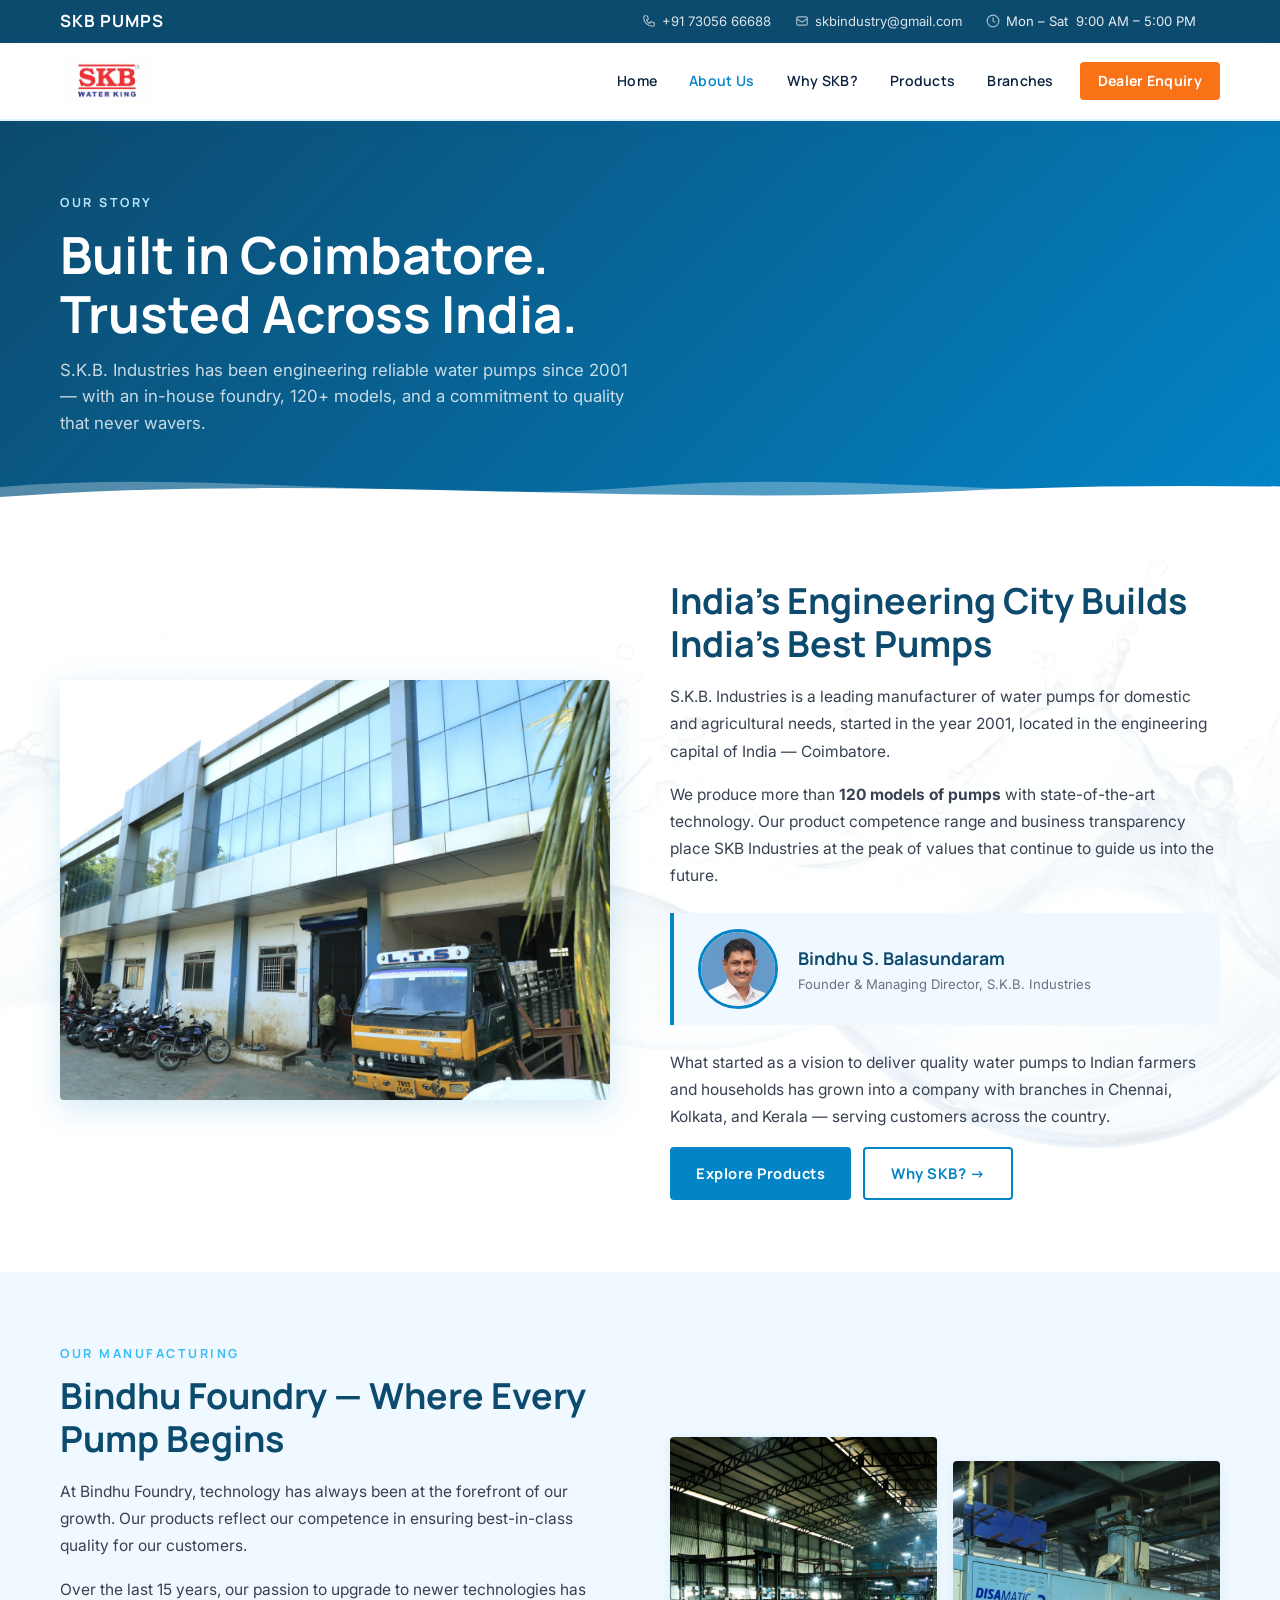
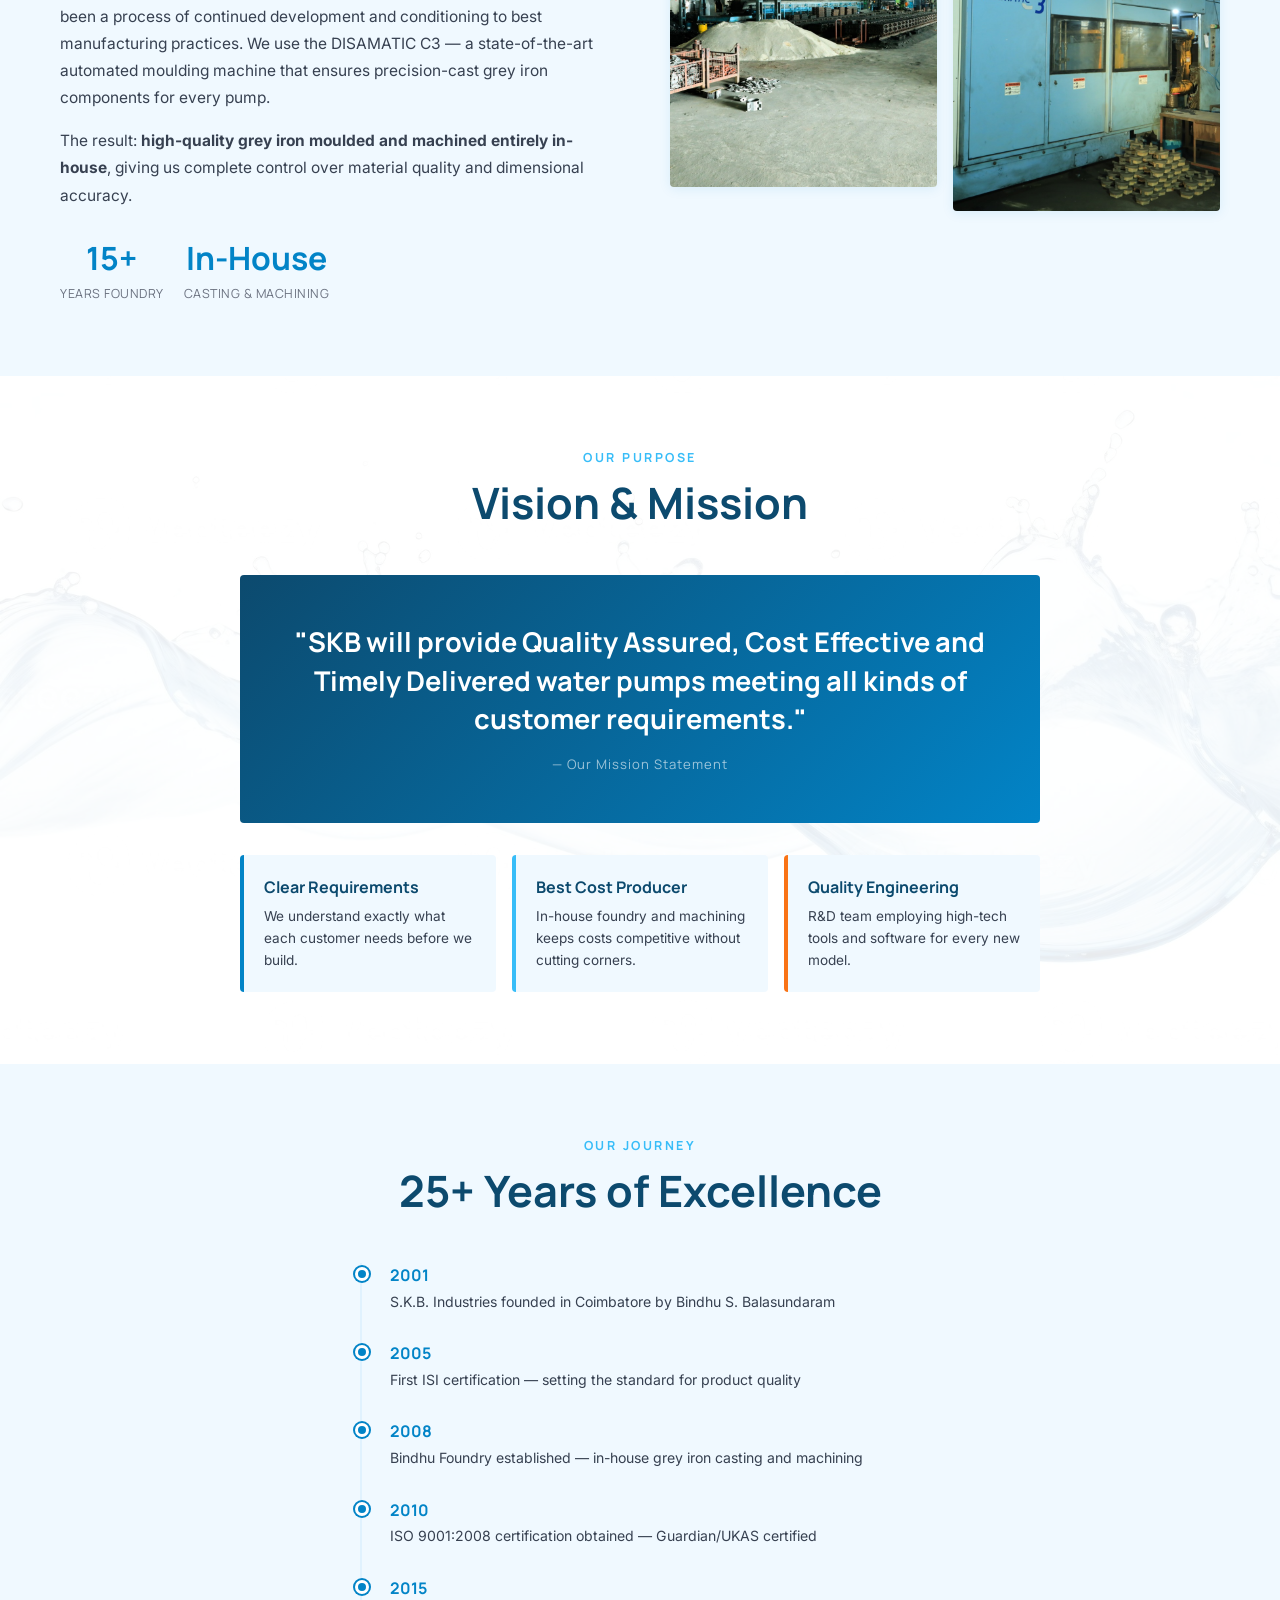
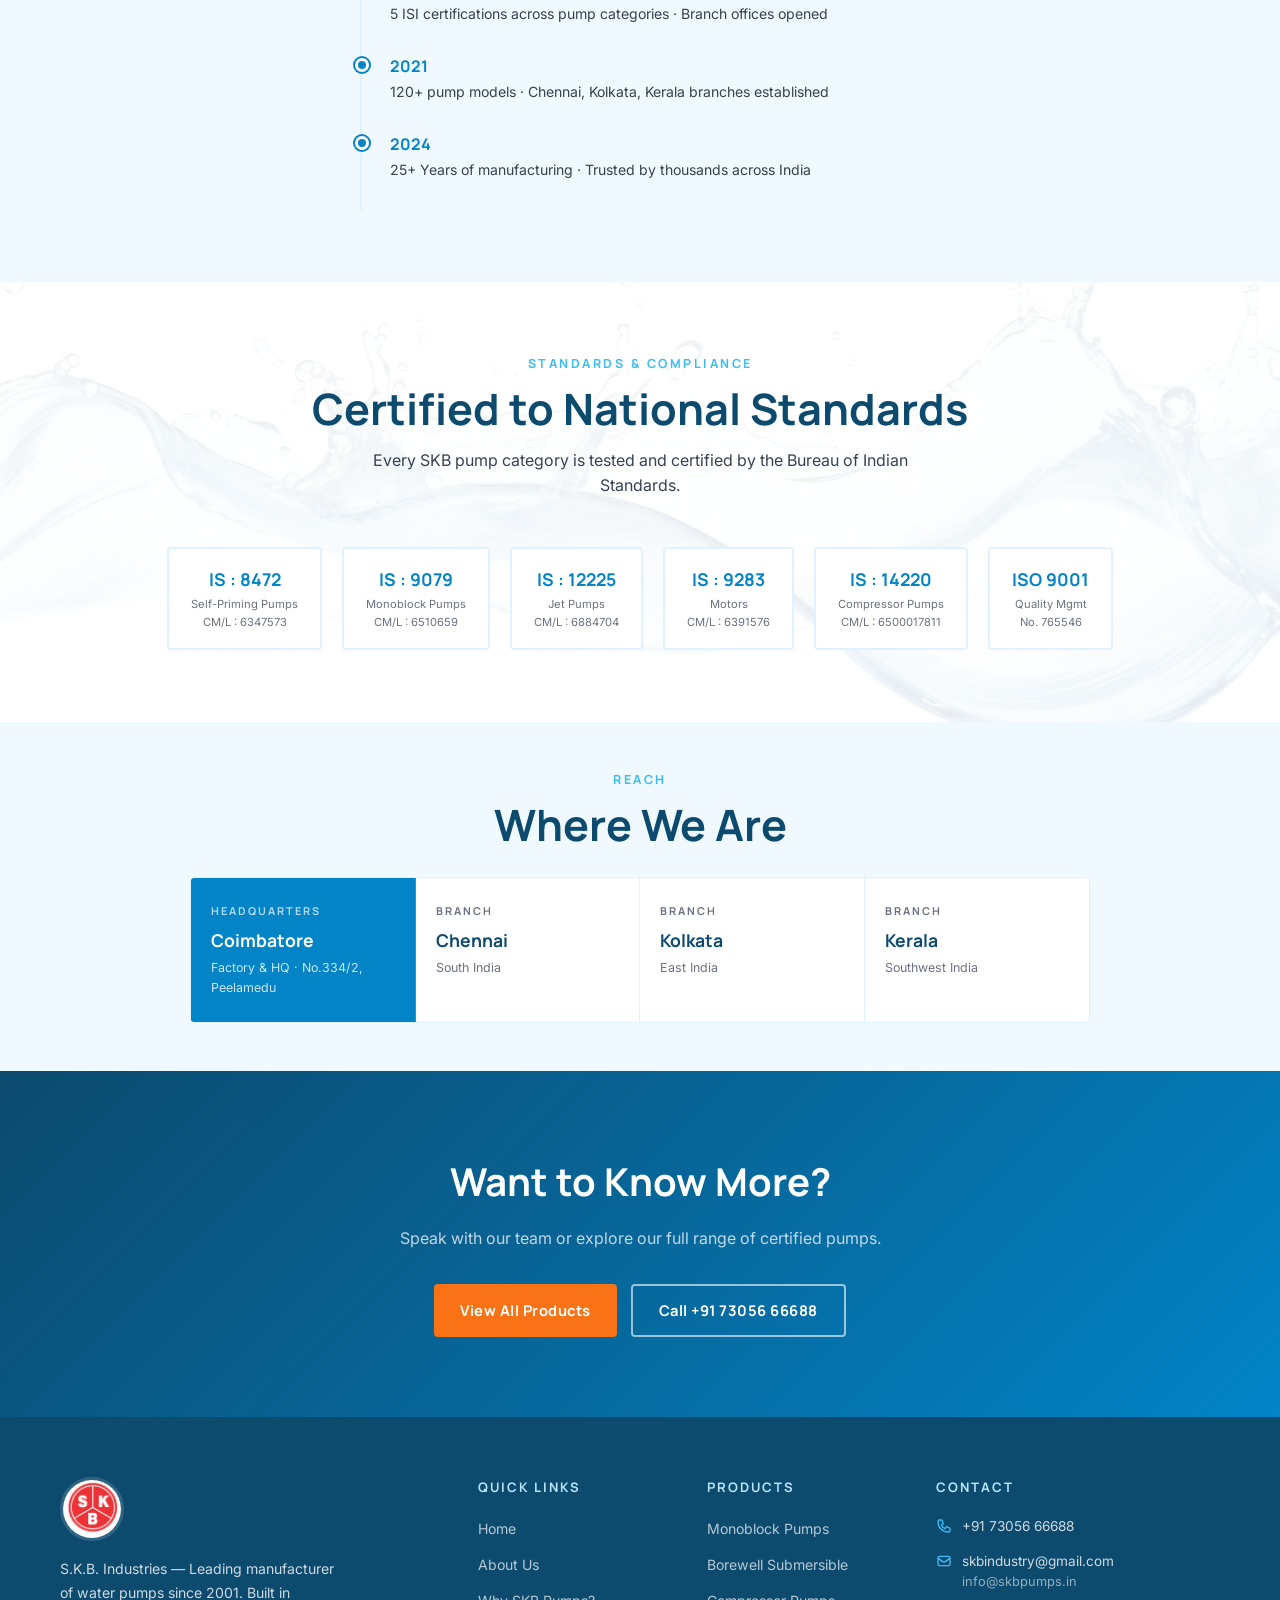
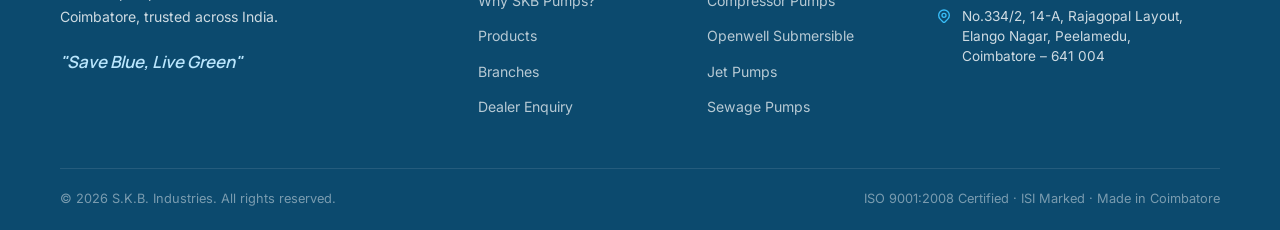
==== about.html @ 6b738240 "Refine translate CSS using first-of-type selector and add v=4 cache buster to style.css references a" ====
<!DOCTYPE html>
<html lang="en">
<head>
  <meta charset="UTF-8" />
  <meta name="viewport" content="width=device-width, initial-scale=1.0" />
  <title>About Us — SKB Pumps | S.K.B. Industries, Coimbatore</title>
  <meta name="description" content="S.K.B. Industries — 25+ Years manufacturing water pumps in Coimbatore. Founded by Bindhu S. Balasundaram. ISO 9001:2008 certified with in-house Bindhu Foundry." />
  <link rel="stylesheet" href="assets/css/style.css?v=4" />
</head>
<body>

  <div class="top-bar">
    <div class="container">
      <span class="brand-name">SKB PUMPS</span>
      <span class="info-item always">
        <svg width="14" height="14" fill="none" viewBox="0 0 24 24" stroke="currentColor" stroke-width="2"><path d="M3 5a2 2 0 012-2h3.28a1 1 0 01.948.684l1.498 4.493a1 1 0 01-.502 1.21l-2.257 1.13a11.042 11.042 0 005.516 5.516l1.13-2.257a1 1 0 011.21-.502l4.493 1.498a1 1 0 01.684.949V19a2 2 0 01-2 2h-1C9.716 21 3 14.284 3 6V5z"/></svg>
        <a href="tel:+917305666688">+91 73056 66688</a>
      </span>
      <span class="info-item">
        <svg width="14" height="14" fill="none" viewBox="0 0 24 24" stroke="currentColor" stroke-width="2"><path d="M3 8l7.89 5.26a2 2 0 002.22 0L21 8M5 19h14a2 2 0 002-2V7a2 2 0 00-2-2H5a2 2 0 00-2 2v10a2 2 0 002 2z"/></svg>
        <a href="mailto:skbindustry@gmail.com">skbindustry@gmail.com</a>
      </span>
      <span class="info-item">
        <svg width="14" height="14" fill="none" viewBox="0 0 24 24" stroke="currentColor" stroke-width="2"><circle cx="12" cy="12" r="10"/><path d="M12 6v6l4 2"/></svg>
        Mon – Sat &nbsp;9:00 AM – 5:00 PM
      </span>
    
      <span class="info-item always lang-selector-wrap">
        <div id="google_translate_element"></div>
      </span>
    </div>
  </div>

  <header class="site-header">
    <div class="container">
      <div class="nav-wrap">
        <a href="index.html" class="logo">
          <img src="assets/images/logo-main.jpg" alt="SKB Water King" class="logo-img" />
        </a>
        <nav class="main-nav">
          <a href="index.html">Home</a>
          <a href="about.html" class="active">About Us</a>
          <a href="why-skb.html">Why SKB?</a>
          <a href="products.html">Products</a>
          <a href="branches.html">Branches</a>
          <a href="dealer.html" class="nav-cta">Dealer Enquiry</a>
        </nav>
        <div class="hamburger" id="menuBtn"><span></span><span></span><span></span></div>
      </div>
    </div>
  </header>

  <div class="mobile-nav" id="mobileNav">
    <div class="mobile-nav-header">
      <a href="index.html" class="logo"><img src="assets/images/logo-main.jpg" alt="SKB Water King" class="logo-img" /></a>
      <span class="mobile-nav-close" id="menuClose">✕</span>
    </div>
    <ul>
      <li><a href="index.html">Home</a></li>
      <li><a href="about.html">About Us</a></li>
      <li><a href="why-skb.html">Why SKB Pumps?</a></li>
      <li><a href="products.html">Products</a></li>
      <li><a href="branches.html">Branches</a></li>
      <li><a href="dealer.html">Dealer Enquiry</a></li>
    </ul>
    <a href="dealer.html" class="btn btn-cta">Become a Dealer</a>
    <div class="mobile-top-info">
      <span>Mob <a href="tel:+917305666688">+91 73056 66688</a></span>
      <span>Email <a href="mailto:skbindustry@gmail.com">skbindustry@gmail.com</a></span>
      <span>Mon–Sat · 9AM–5PM</span>
    </div>
  </div>

  <!-- PAGE HERO -->
  <section class="page-hero">
    <div class="container">
      <div class="eyebrow">Our Story</div>
      <h1>Built in Coimbatore.<br />Trusted Across India.</h1>
      <p>S.K.B. Industries has been engineering reliable water pumps since 2001 — with an in-house foundry, 120+ models, and a commitment to quality that never wavers.</p>
    </div>
    <div class="page-hero-waves" aria-hidden="true">
      <svg class="phw-back" viewBox="0 0 2880 50" preserveAspectRatio="none" xmlns="http://www.w3.org/2000/svg">
        <path fill="#ffffff" d="M0,28 C240,10 480,46 720,28 C960,10 1200,46 1440,28 C1680,10 1920,46 2160,28 C2400,10 2640,46 2880,28 L2880,50 L0,50 Z"/>
      </svg>
      <svg class="phw-front" viewBox="0 0 2880 50" preserveAspectRatio="none" xmlns="http://www.w3.org/2000/svg">
        <path fill="#ffffff" d="M0,38 C360,14 720,48 1080,32 C1440,16 1800,44 2160,30 C2520,16 2750,40 2880,38 L2880,50 L0,50 Z"/>
      </svg>
    </div>
  </section>

  <!-- COMPANY OVERVIEW -->
  <section class="section section-drops">
    <div class="container">
      <div class="about-grid">
        <div class="about-img-single">
          <img src="assets/images/about-building.jpg" alt="SKB Industries Building Coimbatore" />
        </div>
        <div class="about-text">
          <h2>India's Engineering City Builds India's Best Pumps</h2>
          <p>S.K.B. Industries is a leading manufacturer of water pumps for domestic and agricultural needs, started in the year 2001, located in the engineering capital of India — Coimbatore.</p>
          <p>We produce more than <strong>120 models of pumps</strong> with state-of-the-art technology. Our product competence range and business transparency place SKB Industries at the peak of values that continue to guide us into the future.</p>
          <div class="founder-card">
            <img src="assets/images/founder-bindhu.jpg" alt="Bindhu S. Balasundaram — Founder, SKB Industries" class="founder-photo" />
            <div class="founder-info">
              <div class="name">Bindhu S. Balasundaram</div>
              <div class="role">Founder &amp; Managing Director, S.K.B. Industries</div>
            </div>
          </div>
          <p>What started as a vision to deliver quality water pumps to Indian farmers and households has grown into a company with branches in Chennai, Kolkata, and Kerala — serving customers across the country.</p>
          <div style="display:flex;gap:12px;flex-wrap:wrap;margin-top:8px;">
            <a href="products.html" class="btn btn-primary">Explore Products</a>
            <a href="why-skb.html" class="btn btn-outline">Why SKB? →</a>
          </div>
        </div>
      </div>
    </div>
  </section>

  <!-- BINDHU FOUNDRY -->
  <section class="section section-bg">
    <div class="container">
      <div class="about-grid" style="direction:rtl;">
        <div class="about-imgs-two" style="direction:ltr;">
          <img src="assets/images/about-foundry.jpg" alt="Bindhu Foundry Manufacturing Floor" />
          <img src="assets/images/about-disamatic.jpg" alt="DISAMATIC Precision Casting" />
        </div>
        <div class="about-text" style="direction:ltr;">
          <div style="font-family:var(--font-sub);font-size:0.78rem;font-weight:700;letter-spacing:2.5px;text-transform:uppercase;color:var(--secondary);margin-bottom:10px;">Our Manufacturing</div>
          <h2>Bindhu Foundry — Where Every Pump Begins</h2>
          <p>At Bindhu Foundry, technology has always been at the forefront of our growth. Our products reflect our competence in ensuring best-in-class quality for our customers.</p>
          <p>Over the last 15 years, our passion to upgrade to newer technologies has been a process of continued development and conditioning to best manufacturing practices. We use the DISAMATIC C3 — a state-of-the-art automated moulding machine that ensures precision-cast grey iron components for every pump.</p>
          <p>The result: <strong>high-quality grey iron moulded and machined entirely in-house</strong>, giving us complete control over material quality and dimensional accuracy.</p>
          <div style="display:flex;gap:20px;margin-top:24px;flex-wrap:wrap;">
            <div style="text-align:center;">
              <div style="font-family:var(--font-head);font-size:2rem;font-weight:700;color:var(--primary);">15+</div>
              <div style="font-size:0.78rem;color:var(--text-light);font-family:var(--font-sub);text-transform:uppercase;letter-spacing:0.5px;">Years Foundry</div>
            </div>
            <div style="text-align:center;">
              <div style="font-family:var(--font-head);font-size:2rem;font-weight:700;color:var(--primary);">In-House</div>
              <div style="font-size:0.78rem;color:var(--text-light);font-family:var(--font-sub);text-transform:uppercase;letter-spacing:0.5px;">Casting &amp; Machining</div>
            </div>
          </div>
        </div>
      </div>
    </div>
  </section>

  <!-- VISION & MISSION -->
  <section class="section section-drops">
    <div class="container">
      <div class="section-header">
        <div class="eyebrow">Our Purpose</div>
        <h2>Vision &amp; Mission</h2>
      </div>
      <div style="max-width:800px;margin:0 auto;">
        <div style="background:linear-gradient(135deg,var(--primary-dark),var(--primary));border-radius:var(--radius-lg);padding:48px;color:#fff;text-align:center;margin-bottom:32px;">
          <div style="font-family:var(--font-head);font-size:clamp(1.2rem,2.5vw,1.7rem);font-weight:700;line-height:1.4;margin-bottom:16px;">
            "SKB will provide Quality Assured, Cost Effective and Timely Delivered water pumps meeting all kinds of customer requirements."
          </div>
          <div style="font-size:0.82rem;color:rgba(255,255,255,0.6);font-family:var(--font-sub);letter-spacing:1px;">— Our Mission Statement</div>
        </div>
        <div style="display:grid;grid-template-columns:repeat(auto-fill,minmax(220px,1fr));gap:16px;">
          <div style="background:var(--bg-light);border-radius:var(--radius);padding:20px;border-left:4px solid var(--primary);">
            <div style="font-family:var(--font-sub);font-weight:700;color:var(--primary-dark);margin-bottom:6px;">Clear Requirements</div>
            <div style="font-size:0.85rem;color:var(--text-mid);">We understand exactly what each customer needs before we build.</div>
          </div>
          <div style="background:var(--bg-light);border-radius:var(--radius);padding:20px;border-left:4px solid var(--secondary);">
            <div style="font-family:var(--font-sub);font-weight:700;color:var(--primary-dark);margin-bottom:6px;">Best Cost Producer</div>
            <div style="font-size:0.85rem;color:var(--text-mid);">In-house foundry and machining keeps costs competitive without cutting corners.</div>
          </div>
          <div style="background:var(--bg-light);border-radius:var(--radius);padding:20px;border-left:4px solid var(--cta);">
            <div style="font-family:var(--font-sub);font-weight:700;color:var(--primary-dark);margin-bottom:6px;">Quality Engineering</div>
            <div style="font-size:0.85rem;color:var(--text-mid);">R&amp;D team employing high-tech tools and software for every new model.</div>
          </div>
        </div>
      </div>
    </div>
  </section>

  <!-- TIMELINE -->
  <section class="section section-bg">
    <div class="container">
      <div class="section-header">
        <div class="eyebrow">Our Journey</div>
        <h2>25+ Years of Excellence</h2>
      </div>
      <div style="max-width:560px;margin:0 auto;">
        <div class="timeline">
          <div class="timeline-item">
            <div class="year">2001</div>
            <div class="event">S.K.B. Industries founded in Coimbatore by Bindhu S. Balasundaram</div>
          </div>
          <div class="timeline-item">
            <div class="year">2005</div>
            <div class="event">First ISI certification — setting the standard for product quality</div>
          </div>
          <div class="timeline-item">
            <div class="year">2008</div>
            <div class="event">Bindhu Foundry established — in-house grey iron casting and machining</div>
          </div>
          <div class="timeline-item">
            <div class="year">2010</div>
            <div class="event">ISO 9001:2008 certification obtained — Guardian/UKAS certified</div>
          </div>
          <div class="timeline-item">
            <div class="year">2015</div>
            <div class="event">5 ISI certifications across pump categories · Branch offices opened</div>
          </div>
          <div class="timeline-item">
            <div class="year">2021</div>
            <div class="event">120+ pump models · Chennai, Kolkata, Kerala branches established</div>
          </div>
          <div class="timeline-item">
            <div class="year">2024</div>
            <div class="event">25+ Years of manufacturing · Trusted by thousands across India</div>
          </div>
        </div>
      </div>
    </div>
  </section>

  <!-- CERTIFICATIONS -->
  <section class="section section-drops">
    <div class="container">
      <div class="section-header">
        <div class="eyebrow">Standards &amp; Compliance</div>
        <h2>Certified to National Standards</h2>
        <p>Every SKB pump category is tested and certified by the Bureau of Indian Standards.</p>
      </div>
      <div class="cert-row" translate="no">
        <div class="cert-badge"><div class="std">IS : 8472</div><div class="cml">Self-Priming Pumps<br/>CM/L : 6347573</div></div>
        <div class="cert-badge"><div class="std">IS : 9079</div><div class="cml">Monoblock Pumps<br/>CM/L : 6510659</div></div>
        <div class="cert-badge"><div class="std">IS : 12225</div><div class="cml">Jet Pumps<br/>CM/L : 6884704</div></div>
        <div class="cert-badge"><div class="std">IS : 9283</div><div class="cml">Motors<br/>CM/L : 6391576</div></div>
        <div class="cert-badge"><div class="std">IS : 14220</div><div class="cml">Compressor Pumps<br/>CM/L : 6500017811</div></div>
        <div class="cert-badge">
          <div class="std">ISO 9001</div>
          <div class="cml">Quality Mgmt<br/>No. 765546</div>
        </div>
      </div>
    </div>
  </section>

  <!-- BRANCHES -->
  <section class="section-sm section-bg">
    <div class="container">
      <div class="section-header" style="margin-bottom:28px;">
        <div class="eyebrow">Reach</div>
        <h2>Where We Are</h2>
      </div>
      <div style="display:grid;grid-template-columns:repeat(auto-fill,minmax(200px,1fr));gap:0;border:1.5px solid var(--border);border-radius:var(--radius);overflow:hidden;max-width:900px;margin:0 auto;">
        <div style="background:var(--primary);color:#fff;padding:24px 20px;border-right:1px solid rgba(255,255,255,0.15);">
          <div style="font-family:var(--font-sub);font-size:0.68rem;font-weight:700;letter-spacing:2px;text-transform:uppercase;opacity:0.7;margin-bottom:6px;">Headquarters</div>
          <div style="font-family:var(--font-head);font-size:1.1rem;font-weight:700;margin-bottom:4px;">Coimbatore</div>
          <div style="font-size:0.78rem;opacity:0.8;">Factory &amp; HQ · No.334/2, Peelamedu</div>
        </div>
        <div style="background:var(--bg-white);padding:24px 20px;border-right:1.5px solid var(--border);">
          <div style="font-family:var(--font-sub);font-size:0.68rem;font-weight:700;letter-spacing:2px;text-transform:uppercase;color:var(--text-light);margin-bottom:6px;">Branch</div>
          <div style="font-family:var(--font-head);font-size:1.1rem;font-weight:700;color:var(--primary-dark);margin-bottom:4px;">Chennai</div>
          <div style="font-size:0.78rem;color:var(--text-light);">South India</div>
        </div>
        <div style="background:var(--bg-white);padding:24px 20px;border-right:1.5px solid var(--border);">
          <div style="font-family:var(--font-sub);font-size:0.68rem;font-weight:700;letter-spacing:2px;text-transform:uppercase;color:var(--text-light);margin-bottom:6px;">Branch</div>
          <div style="font-family:var(--font-head);font-size:1.1rem;font-weight:700;color:var(--primary-dark);margin-bottom:4px;">Kolkata</div>
          <div style="font-size:0.78rem;color:var(--text-light);">East India</div>
        </div>
        <div style="background:var(--bg-white);padding:24px 20px;">
          <div style="font-family:var(--font-sub);font-size:0.68rem;font-weight:700;letter-spacing:2px;text-transform:uppercase;color:var(--text-light);margin-bottom:6px;">Branch</div>
          <div style="font-family:var(--font-head);font-size:1.1rem;font-weight:700;color:var(--primary-dark);margin-bottom:4px;">Kerala</div>
          <div style="font-size:0.78rem;color:var(--text-light);">Southwest India</div>
        </div>
      </div>
    </div>
  </section>

  <section class="cta-section">
    <div class="container">
      <h2>Want to Know More?</h2>
      <p>Speak with our team or explore our full range of certified pumps.</p>
      <div class="cta-actions">
        <a href="products.html" class="btn btn-cta">View All Products</a>
        <a href="tel:+917305666688" class="btn btn-outline-white">Call +91 73056 66688</a>
      </div>
    </div>
  </section>

    <!-- FOOTER -->
  <footer class="site-footer">
    <div class="container">
      <div class="footer-grid">
        <div class="footer-brand">
          <img src="assets/images/logo-emblem.jpg" alt="SKB" class="footer-emblem" />
          <p>S.K.B. Industries — Leading manufacturer of water pumps since 2001. Built in Coimbatore, trusted across India.</p>
          <div class="footer-tagline">"Save Blue, Live Green"</div>
        </div>
        <div class="footer-col">
          <h4>Quick Links</h4>
          <ul>
            <li><a href="index.html">Home</a></li>
            <li><a href="about.html">About Us</a></li>
            <li><a href="why-skb.html">Why SKB Pumps?</a></li>
            <li><a href="products.html">Products</a></li>
            <li><a href="branches.html">Branches</a></li>
            <li><a href="dealer.html">Dealer Enquiry</a></li>
          </ul>
        </div>
        <div class="footer-col">
          <h4>Products</h4>
          <ul>
            <li><a href="products.html">Monoblock Pumps</a></li>
            <li><a href="products.html">Borewell Submersible</a></li>
            <li><a href="products.html">Compressor Pumps</a></li>
            <li><a href="products.html">Openwell Submersible</a></li>
            <li><a href="products.html">Jet Pumps</a></li>
            <li><a href="products.html">Sewage Pumps</a></li>
          </ul>
        </div>
        <div class="footer-col">
          <h4>Contact</h4>
          <div class="footer-contact">
            <div class="contact-item">
              <svg width="16" height="16" fill="none" viewBox="0 0 24 24" stroke="currentColor" stroke-width="2"><path d="M3 5a2 2 0 012-2h3.28a1 1 0 01.948.684l1.498 4.493a1 1 0 01-.502 1.21l-2.257 1.13a11.042 11.042 0 005.516 5.516l1.13-2.257a1 1 0 011.21-.502l4.493 1.498a1 1 0 01.684.949V19a2 2 0 01-2 2h-1C9.716 21 3 14.284 3 6V5z"/></svg>
              <p><a href="tel:+917305666688">+91 73056 66688</a></p>
            </div>
            <div class="contact-item">
              <svg width="16" height="16" fill="none" viewBox="0 0 24 24" stroke="currentColor" stroke-width="2"><path d="M3 8l7.89 5.26a2 2 0 002.22 0L21 8M5 19h14a2 2 0 002-2V7a2 2 0 00-2-2H5a2 2 0 00-2 2v10a2 2 0 002 2z"/></svg>
              <p><a href="mailto:skbindustry@gmail.com">skbindustry@gmail.com</a><br/><a href="mailto:info@skbpumps.in" style="font-size:0.8rem;opacity:0.7;">info@skbpumps.in</a></p>
            </div>
            <div class="contact-item">
              <svg width="16" height="16" fill="none" viewBox="0 0 24 24" stroke="currentColor" stroke-width="2"><path d="M17.657 16.657L13.414 20.9a1.998 1.998 0 01-2.827 0l-4.244-4.243a8 8 0 1111.314 0z"/><path d="M15 11a3 3 0 11-6 0 3 3 0 016 0z"/></svg>
              <p>No.334/2, 14-A, Rajagopal Layout,<br/>Elango Nagar, Peelamedu,<br/>Coimbatore – 641 004</p>
            </div>
          </div>
        </div>
      </div>
      <div class="footer-bottom">
        <span>© 2026 S.K.B. Industries. All rights reserved.</span>
        <span>ISO 9001:2008 Certified · ISI Marked · Made in Coimbatore</span>
      </div>
    </div>
  </footer>

  <script src="assets/js/main.js"></script>

  
  <script>
    function googleTranslateElementInit() {
      new google.translate.TranslateElement({
        pageLanguage: 'en',
        includedLanguages: 'hi,ta,ml,bn',
        layout: google.translate.TranslateElement.InlineLayout.SIMPLE,
        autoDisplay: false
      }, 'google_translate_element');
    }
  </script>
  <script src="//translate.google.com/translate_a/element.js?cb=googleTranslateElementInit"></script>
</body>
</html>
---- assets/css/style.css ----
/* SKB Pumps — Main Stylesheet */
/* Water-inspired palette + competitor-grade typography */

@import url('https://fonts.googleapis.com/css2?family=Inter:wght@300;400;500;600;700&family=Manrope:wght@400;500;600;700;800&display=swap');

/* ─── CSS Variables ─────────────────────────────────── */
:root {
  --primary:     #0284C7;
  --primary-dark:#0C4A6E;
  --secondary:   #38BDF8;
  --accent:      #BAE6FD;
  --cta:         #F97316;
  --cta-dark:    #EA580C;
  --bg-light:    #F0F9FF;
  --bg-white:    #FFFFFF;
  --text-dark:   #0C2340;
  --text-mid:    #374151;
  --text-light:  #6B7280;
  --border:      #E0F2FE;
  --success:     #10B981;

  --font-head:   'Manrope', sans-serif;
  --font-sub:    'Manrope', sans-serif;
  --font-body:   'Inter', sans-serif;

  --radius:      4px;
  --radius-lg:   4px;
  --shadow:      0 2px 12px rgba(2,132,199,0.10);
  --shadow-lg:   0 8px 32px rgba(2,132,199,0.18);
  --transition:  0.25s ease;
}

/* ─── Reset ─────────────────────────────────────────── */
*, *::before, *::after { box-sizing: border-box; margin: 0; padding: 0; }
html { scroll-behavior: smooth; }
body {
  font-family: var(--font-body);
  color: var(--text-dark);
  background: var(--bg-white);
  line-height: 1.6;
  overflow-x: hidden;
}
img { max-width: 100%; height: auto; display: block; }
a { text-decoration: none; color: inherit; }
ul { list-style: none; }
button { cursor: pointer; border: none; background: none; font-family: inherit; }

/* ─── Top Bar ───────────────────────────────────────── */
.top-bar {
  background: var(--primary-dark);
  color: rgba(255,255,255,0.9);
  font-family: var(--font-body);
  font-size: 0.82rem;
  padding: 8px 0;
}
.top-bar .container {
  display: flex;
  align-items: center;
  gap: 24px;
  flex-wrap: wrap;
}
.top-bar .brand-name {
  font-family: var(--font-head);
  font-size: 1.05rem;
  font-weight: 700;
  color: #fff;
  letter-spacing: 1px;
  margin-right: auto;
}
.top-bar a { color: rgba(255,255,255,0.85); transition: color var(--transition); }
.top-bar a:hover { color: var(--accent); }
.top-bar .info-item {
  display: flex;
  align-items: center;
  gap: 6px;
}
.top-bar .info-item svg { opacity: 0.7; flex-shrink: 0; }

/* ─── Header / Nav ──────────────────────────────────── */
.site-header {
  background: var(--bg-white);
  border-bottom: 2px solid var(--border);
  position: sticky;
  top: 0;
  z-index: 1000;
  box-shadow: 0 2px 16px rgba(0,119,182,0.08);
}
.nav-wrap {
  display: flex;
  align-items: center;
  justify-content: space-between;
  padding: 14px 0;
}
.logo {
  display: flex;
  align-items: center;
  gap: 10px;
}
.logo-img {
  height: 48px;
  width: auto;
  max-width: 180px;
  object-fit: contain;
  display: block;
}
.footer-emblem {
  width: 64px;
  height: 64px;
  border-radius: 50%;
  object-fit: cover;
  margin-bottom: 16px;
  display: block;
  border: 3px solid rgba(255,255,255,0.15);
}
.logo-badge {
  width: 48px;
  height: 48px;
  background: var(--primary);
  border-radius: 50%;
  display: flex;
  align-items: center;
  justify-content: center;
  font-family: var(--font-head);
  font-weight: 700;
  font-size: 1.15rem;
  color: #fff;
  letter-spacing: 1px;
  flex-shrink: 0;
  border: 3px solid var(--secondary);
}
.logo-text { line-height: 1.15; }
.logo-text .name {
  font-family: var(--font-head);
  font-size: 1.5rem;
  font-weight: 700;
  color: var(--primary-dark);
  letter-spacing: 1.5px;
}
.logo-text .tagline {
  font-size: 0.68rem;
  color: var(--text-light);
  font-family: var(--font-body);
  letter-spacing: 0.5px;
  text-transform: uppercase;
}

.main-nav { display: flex; align-items: center; gap: 4px; }
.main-nav a {
  font-family: var(--font-sub);
  font-size: 0.88rem;
  font-weight: 600;
  color: var(--text-dark);
  padding: 8px 14px;
  border-radius: var(--radius);
  transition: all var(--transition);
  letter-spacing: 0.3px;
  white-space: nowrap;
}
.main-nav a:hover { color: var(--primary); background: var(--bg-light); }
.main-nav a.active { color: var(--primary); }
.main-nav .nav-cta {
  background: var(--cta);
  color: #fff;
  padding: 8px 18px;
  border-radius: var(--radius);
  font-weight: 700;
  margin-left: 8px;
}
.main-nav .nav-cta:hover { background: var(--cta-dark); color: #fff; }

.hamburger {
  display: none;
  flex-direction: column;
  gap: 5px;
  padding: 6px;
  cursor: pointer;
}
.hamburger span {
  width: 26px;
  height: 2.5px;
  background: var(--primary-dark);
  border-radius: 2px;
  transition: all var(--transition);
}

/* ─── Container ─────────────────────────────────────── */
.container {
  width: 100%;
  max-width: 1200px;
  margin: 0 auto;
  padding: 0 20px;
}

/* ─── Section spacing ───────────────────────────────── */
.section { padding: 72px 0; }
.section-sm { padding: 48px 0; }
.section-bg { background: var(--bg-light); }
.section-dark { background: var(--primary-dark); color: #fff; }

/* ─── Water Splash Image on white sections ───────────── */
.section-drops {
  position: relative;
  overflow: hidden;
}
.section-drops > .container {
  position: relative;
  z-index: 1;
}
/* water splash photo placed at low opacity behind content */
.section-drops::before {
  content: '';
  position: absolute;
  inset: 0;
  background: url('../images/water-splash.jpg') center / cover no-repeat;
  opacity: 0.09;
  pointer-events: none;
  z-index: 0;
}

/* ─── CSS Glass Water Drops ──────────────────────────── */
.drops-layer {
  position: absolute;
  inset: 0;
  pointer-events: none;
  z-index: 0;
}
/* each drop: teardrop + glass radial gradient + inner glow */
.wd {
  position: absolute;
  border-radius: 50% 50% 50% 50% / 60% 60% 40% 40%;
  background: radial-gradient(
    circle at 38% 30%,
    rgba(255,255,255,0.92) 0%,
    rgba(186,230,253,0.65) 26%,
    rgba(56,189,248,0.30) 54%,
    rgba(2,132,199,0.14) 78%,
    rgba(2,132,199,0.04) 100%
  );
  box-shadow:
    inset -4px -5px 12px rgba(2,132,199,0.18),
    inset 4px 4px 10px rgba(255,255,255,0.78),
    0 10px 24px rgba(2,132,199,0.09);
}
/* light-refraction highlight — the dot that makes it look real */
.wd::before {
  content: '';
  position: absolute;
  width: 34%;
  height: 23%;
  top: 17%;
  left: 20%;
  background: rgba(255,255,255,0.66);
  border-radius: 50%;
  transform: rotate(-22deg);
  filter: blur(2px);
}

.section-header { text-align: center; margin-bottom: 48px; }
.section-header .eyebrow {
  font-family: var(--font-sub);
  font-size: 0.78rem;
  font-weight: 700;
  letter-spacing: 2.5px;
  text-transform: uppercase;
  color: var(--secondary);
  margin-bottom: 10px;
}
.section-header h2 {
  font-family: var(--font-head);
  font-size: clamp(1.9rem, 3.5vw, 2.7rem);
  font-weight: 700;
  color: var(--primary-dark);
  line-height: 1.15;
  margin-bottom: 14px;
}
.section-dark .section-header h2 { color: #fff; }
.section-header p {
  font-size: 1rem;
  color: var(--text-mid);
  max-width: 580px;
  margin: 0 auto;
}
.section-dark .section-header p { color: rgba(255,255,255,0.7); }

/* ─── Buttons ───────────────────────────────────────── */
.btn {
  display: inline-flex;
  align-items: center;
  gap: 8px;
  padding: 13px 26px;
  border-radius: var(--radius);
  font-family: var(--font-sub);
  font-weight: 700;
  font-size: 0.92rem;
  letter-spacing: 0.5px;
  transition: all var(--transition);
  cursor: pointer;
  white-space: nowrap;
}
.btn-primary { background: var(--primary); color: #fff; }
.btn-primary:hover { background: #005f8f; transform: translateY(-1px); box-shadow: var(--shadow); }
.btn-cta { background: var(--cta); color: #fff; }
.btn-cta:hover { background: var(--cta-dark); transform: translateY(-1px); box-shadow: 0 4px 16px rgba(247,127,0,0.3); }
.btn-outline { border: 2px solid var(--primary); color: var(--primary); background: transparent; }
.btn-outline:hover { background: var(--primary); color: #fff; }
.btn-outline-white { border: 2px solid rgba(255,255,255,0.6); color: #fff; background: transparent; }
.btn-outline-white:hover { background: rgba(255,255,255,0.15); }
.btn-sm { padding: 9px 18px; font-size: 0.82rem; }

/* ─── Hero Section ──────────────────────────────────── */
.hero {
  position: relative;
  min-height: 100vh;
  display: flex;
  align-items: center;
  overflow: hidden;
  background: radial-gradient(circle at 80% 20%, #0284c7 0%, #03045e 100%);
  padding: 40px 0 80px;
}
.hero-container {
  display: flex;
  align-items: center;
  justify-content: space-between;
  gap: 50px;
  width: 100%;
  position: relative;
  z-index: 2;
}
.hero-logo-wrap {
  position: relative;
  z-index: 2;
  flex: 0 0 320px;
  display: flex;
  justify-content: center;
  align-items: center;
  animation: float 6s ease-in-out infinite;
}
.hero-right-logo {
  max-width: 100%;
  height: auto;
  filter: drop-shadow(0 20px 40px rgba(0, 0, 0, 0.45));
}
@keyframes float {
  0% { transform: translateY(0px); }
  50% { transform: translateY(-15px); }
  100% { transform: translateY(0px); }
}
@media (max-width: 768px) {
  .hero-container {
    flex-direction: column;
    text-align: center;
    gap: 30px;
  }
  .hero-logo-wrap {
    flex: 0 0 200px;
    max-width: 200px;
    margin: 0 auto;
  }
}
.hero-video {
  position: absolute;
  inset: 0;
  width: 100%;
  height: 100%;
  object-fit: cover;
  opacity: 0.55;
}
.hero-overlay {
  position: absolute;
  inset: 0;
  background: linear-gradient(160deg, rgba(3,4,94,0.78) 0%, rgba(2,132,199,0.45) 60%, rgba(0,80,140,0.65) 100%);
}
.hero-content {
  position: relative;
  z-index: 2;
  max-width: 680px;
}
.hero-badge {
  display: inline-flex;
  align-items: center;
  gap: 8px;
  background: rgba(255,255,255,0.12);
  border: 1px solid rgba(255,255,255,0.25);
  border-radius: 50px;
  padding: 6px 16px;
  font-size: 0.78rem;
  font-family: var(--font-sub);
  font-weight: 600;
  color: var(--accent);
  letter-spacing: 1px;
  text-transform: uppercase;
  margin-bottom: 20px;
}
.hero h1 {
  font-family: var(--font-head);
  font-size: clamp(2.4rem, 5.5vw, 4rem);
  font-weight: 700;
  color: #fff;
  line-height: 1.1;
  margin-bottom: 18px;
  letter-spacing: 0.5px;
}
.hero h1 span { color: var(--secondary); }
.hero p {
  font-size: 1.1rem;
  color: rgba(255,255,255,0.82);
  margin-bottom: 32px;
  max-width: 520px;
  line-height: 1.7;
}
.hero-actions { display: flex; gap: 14px; flex-wrap: wrap; }
.hero-stats {
  display: flex;
  gap: 40px;
  margin-top: 52px;
  padding-top: 40px;
  border-top: 1px solid rgba(255,255,255,0.15);
  flex-wrap: wrap;
}
.hero-stat .number {
  font-family: var(--font-head);
  font-size: 2rem;
  font-weight: 700;
  color: var(--secondary);
  line-height: 1;
}
.hero-stat .label {
  font-size: 0.78rem;
  color: rgba(255,255,255,0.6);
  text-transform: uppercase;
  letter-spacing: 0.8px;
  margin-top: 4px;
}

/* ─── Hero Wave ─────────────────────────────────────── */
.hero-waves {
  position: absolute;
  bottom: -2px;
  left: 0;
  width: 100%;
  height: 70px;
  z-index: 3;
  pointer-events: none;
  overflow: hidden;
}
.hero-waves svg {
  position: absolute;
  bottom: 0;
  left: 0;
  display: block;
  width: 200%;
  height: 70px;
}
.hero-waves .wave-back {
  animation: waveScroll 9s linear infinite;
  opacity: 0.35;
}
.hero-waves .wave-front {
  animation: waveScroll 6s linear infinite reverse;
}
@keyframes waveScroll {
  0%   { transform: translateX(0); }
  100% { transform: translateX(-50%); }
}

/* ─── Section Wave Divider ──────────────────────────── */
.wave-divider {
  display: block;
  overflow: hidden;
  line-height: 0;
  margin-bottom: -2px;
}
.wave-divider-inv {
  margin-bottom: 0;
  margin-top: -2px;
}
.wave-divider svg {
  display: block;
  width: 100%;
  height: 50px;
}
/* animated variant — single light layer */
.wave-divider-anim {
  display: block;
  overflow: hidden;
  line-height: 0;
  margin-bottom: -2px;
  height: 50px;
  position: relative;
}
.wave-divider-anim svg {
  position: absolute;
  bottom: 0;
  left: 0;
  display: block;
  width: 200%;
  height: 50px;
  animation: waveScroll 8s linear infinite;
}

/* ─── Domain Selector ───────────────────────────────── */
.domain-grid {
  display: grid;
  grid-template-columns: repeat(3, 1fr);
  gap: 24px;
}
.domain-card {
  background: var(--bg-white);
  border: 2px solid var(--border);
  border-radius: var(--radius-lg);
  padding: 36px 28px;
  text-align: center;
  cursor: pointer;
  transition: all var(--transition);
  text-decoration: none;
  display: block;
}
.domain-card:hover {
  border-color: var(--primary);
  transform: translateY(-4px);
  box-shadow: var(--shadow-lg);
}
.domain-icon {
  width: 72px;
  height: 72px;
  background: var(--bg-light);
  border-radius: 50%;
  display: flex;
  align-items: center;
  justify-content: center;
  margin: 0 auto 18px;
  font-size: 2rem;
  color: var(--primary);
  transition: background var(--transition), color var(--transition);
}
.domain-card:hover .domain-icon { background: var(--primary); color: #fff; }
.domain-card h3 {
  font-family: var(--font-head);
  font-size: 1.4rem;
  font-weight: 700;
  color: var(--primary-dark);
  margin-bottom: 8px;
}
.domain-card p { font-size: 0.88rem; color: var(--text-light); line-height: 1.5; }
.domain-arrow {
  margin-top: 18px;
  font-size: 0.82rem;
  font-weight: 600;
  color: var(--primary);
  font-family: var(--font-sub);
  display: flex;
  align-items: center;
  justify-content: center;
  gap: 4px;
}

/* ─── Product Cards ─────────────────────────────────── */
.products-grid {
  display: grid;
  grid-template-columns: repeat(auto-fill, minmax(280px, 1fr));
  gap: 24px;
}
.product-card {
  background: var(--bg-white);
  border: 1.5px solid var(--border);
  border-radius: var(--radius-lg);
  overflow: hidden;
  transition: all var(--transition);
  display: flex;
  flex-direction: column;
}
.product-card:hover {
  border-color: var(--primary);
  box-shadow: var(--shadow);
}
.catalog-grid {
  grid-template-columns: repeat(auto-fill, minmax(320px, 1fr));
  gap: 32px;
}
.catalog-grid .product-card {
  padding: 0;
  border: 1px solid var(--border);
}
.catalog-grid .product-img-wrap {
  height: 480px;
  padding: 0;
  border-bottom: none;
  background: #ffffff;
}
.catalog-grid .product-img-wrap img {
  object-fit: contain;
  width: 100%;
  height: 100%;
}
.product-img-wrap {
  background: #ffffff;
  padding: 16px;
  display: flex;
  align-items: center;
  justify-content: center;
  height: 220px;
  overflow: hidden;
  position: relative;
  border-bottom: 1.5px solid var(--border);
  cursor: zoom-in;
}
.product-img-wrap img {
  max-height: 100%;
  width: 100%;
  height: 100%;
  object-fit: contain;
  transition: transform var(--transition);
}
.product-card:hover .product-img-wrap img { transform: scale(1.04); }

.zoom-overlay {
  position: absolute;
  inset: 0;
  background: rgba(3, 105, 161, 0.4);
  display: flex;
  align-items: center;
  justify-content: center;
  opacity: 0;
  transition: opacity var(--transition);
}
.product-img-wrap:hover .zoom-overlay {
  opacity: 1;
}
.zoom-overlay svg {
  color: #ffffff;
  width: 32px;
  height: 32px;
  transform: scale(0.8);
  transition: transform var(--transition);
}
.product-img-wrap:hover .zoom-overlay svg {
  transform: scale(1);
}

/* ─── Lightbox Modal ────────────────────────────────── */
.lightbox-modal {
  display: none;
  position: fixed;
  z-index: 9999;
  inset: 0;
  background-color: rgba(10, 15, 30, 0.9);
  backdrop-filter: blur(8px);
  align-items: center;
  justify-content: center;
  animation: fadeIn 0.25s ease both;
}
.lightbox-close {
  position: absolute;
  top: 24px;
  right: 32px;
  color: #ffffff;
  font-size: 40px;
  font-weight: bold;
  cursor: pointer;
  transition: color 0.2s;
  user-select: none;
}
.lightbox-close:hover {
  color: var(--secondary);
}
.lightbox-content {
  max-width: 90%;
  max-height: 85vh;
  object-fit: contain;
  border-radius: var(--radius-lg);
  background: #ffffff;
  padding: 24px;
  box-shadow: 0 20px 50px rgba(0,0,0,0.5);
  animation: scaleIn 0.3s cubic-bezier(0.34, 1.56, 0.64, 1) both;
}
@keyframes fadeIn {
  from { opacity: 0; }
  to { opacity: 1; }
}
@keyframes scaleIn {
  from { transform: scale(0.9); opacity: 0; }
  to { transform: scale(1); opacity: 1; }
}
.product-info { padding: 20px 22px 22px; flex: 1; display: flex; flex-direction: column; }
.product-category {
  font-size: 0.7rem;
  font-weight: 700;
  letter-spacing: 1.5px;
  text-transform: uppercase;
  color: var(--secondary);
  font-family: var(--font-sub);
  margin-bottom: 6px;
}
.product-name {
  font-family: var(--font-head);
  font-size: 1.2rem;
  font-weight: 700;
  color: var(--primary-dark);
  margin-bottom: 10px;
  line-height: 1.25;
}
.product-chips {
  display: flex;
  flex-wrap: wrap;
  gap: 6px;
  margin-bottom: 16px;
}
.chip {
  font-size: 0.72rem;
  font-weight: 600;
  padding: 3px 10px;
  border-radius: 50px;
  background: var(--bg-light);
  color: var(--primary);
  font-family: var(--font-sub);
  border: 1px solid var(--border);
}
.chip.isi { background: #FFF7ED; color: #C05621; border-color: #FED7AA; }
.product-card .btn { margin-top: auto; width: 100%; justify-content: center; }

/* ─── Trust Bar ─────────────────────────────────────── */
.trust-bar {
  background: var(--primary);
  padding: 22px 0;
}
.trust-items {
  display: flex;
  align-items: center;
  justify-content: center;
  gap: 48px;
  flex-wrap: wrap;
}
.trust-item {
  display: flex;
  align-items: center;
  gap: 10px;
  color: rgba(255,255,255,0.92);
  font-family: var(--font-sub);
  font-size: 0.85rem;
  font-weight: 600;
  white-space: nowrap;
}
.trust-item svg { color: rgba(255,255,255,0.6); flex-shrink: 0; }
.trust-divider {
  width: 1px;
  height: 28px;
  background: rgba(255,255,255,0.2);
}

/* ─── Stats Counter ─────────────────────────────────── */
.stats-grid {
  display: grid;
  grid-template-columns: repeat(4, 1fr);
  gap: 2px;
  background: var(--border);
  border-radius: var(--radius-lg);
  overflow: hidden;
}
.stat-card {
  background: var(--bg-white);
  padding: 40px 28px;
  text-align: center;
}
.stat-number {
  font-family: var(--font-head);
  font-size: 3rem;
  font-weight: 700;
  color: var(--primary);
  line-height: 1;
  margin-bottom: 8px;
}
.stat-label {
  font-family: var(--font-sub);
  font-size: 0.82rem;
  font-weight: 600;
  color: var(--text-light);
  letter-spacing: 0.5px;
  text-transform: uppercase;
}

/* ─── Why Cards ─────────────────────────────────────── */
.why-grid {
  display: grid;
  grid-template-columns: repeat(auto-fill, minmax(300px, 1fr));
  gap: 0;
  border: 1.5px solid var(--border);
  border-radius: var(--radius);
  overflow: hidden;
}
.why-card {
  background: var(--bg-white);
  border-bottom: 1.5px solid var(--border);
  border-right: 1.5px solid var(--border);
  padding: 24px 24px 24px 20px;
  display: flex;
  gap: 18px;
  align-items: flex-start;
  transition: background var(--transition);
}
.why-card:hover { background: var(--bg-light); }
.why-card-num {
  font-family: var(--font-head);
  font-size: 0.75rem;
  font-weight: 700;
  color: var(--primary);
  letter-spacing: 1px;
  min-width: 24px;
  padding-top: 3px;
  flex-shrink: 0;
}
.why-card-body { flex: 1; }
.why-card h3 {
  font-family: var(--font-head);
  font-size: 1rem;
  font-weight: 700;
  color: var(--primary-dark);
  margin-bottom: 6px;
}
.why-card p { font-size: 0.86rem; color: var(--text-mid); line-height: 1.6; }

/* ─── Cert Badges ───────────────────────────────────── */
.cert-row {
  display: flex;
  align-items: center;
  justify-content: center;
  flex-wrap: wrap;
  gap: 20px;
}
.cert-badge {
  background: var(--bg-white);
  border: 2px solid var(--border);
  border-radius: var(--radius);
  padding: 16px 22px;
  text-align: center;
  min-width: 120px;
}
.cert-badge .std {
  font-family: var(--font-head);
  font-size: 1.1rem;
  font-weight: 700;
  color: var(--primary);
}
.cert-badge .cml {
  font-size: 0.7rem;
  color: var(--text-light);
  margin-top: 3px;
}

/* ─── Branch Strip ──────────────────────────────────── */
.branch-strip {
  background: var(--bg-light);
  border-top: 2px solid var(--border);
  border-bottom: 2px solid var(--border);
  padding: 20px 0;
}
.branch-items {
  display: flex;
  align-items: center;
  justify-content: center;
  gap: 40px;
  flex-wrap: wrap;
}
.branch-item {
  display: flex;
  align-items: center;
  gap: 8px;
  font-family: var(--font-sub);
  font-size: 0.88rem;
  font-weight: 600;
  color: var(--text-dark);
}
.branch-item .dot {
  width: 8px;
  height: 8px;
  background: var(--secondary);
  border-radius: 50%;
}
.branch-item .hq { color: var(--primary); font-weight: 700; }

/* ─── CTA Section ───────────────────────────────────── */
.cta-section {
  background: linear-gradient(135deg, var(--primary-dark) 0%, var(--primary) 100%);
  padding: 80px 0;
  text-align: center;
  color: #fff;
}
.cta-section h2 {
  font-family: var(--font-head);
  font-size: clamp(1.8rem, 3vw, 2.5rem);
  font-weight: 700;
  margin-bottom: 14px;
}
.cta-section p {
  font-size: 1rem;
  color: rgba(255,255,255,0.75);
  margin-bottom: 32px;
  max-width: 500px;
  margin-left: auto;
  margin-right: auto;
}
.cta-actions { display: flex; gap: 14px; justify-content: center; flex-wrap: wrap; }

/* ─── About Page ─────────────────────────────────────── */
.page-hero {
  background: linear-gradient(135deg, var(--primary-dark) 0%, var(--primary) 100%);
  padding: 72px 0 70px;
  color: #fff;
  position: relative;
  overflow: hidden;
}
/* animated wave at bottom of every page hero */
.page-hero-waves {
  position: absolute;
  bottom: -2px;
  left: 0;
  width: 100%;
  height: 50px;
  z-index: 2;
  pointer-events: none;
  overflow: hidden;
}
.page-hero-waves svg {
  position: absolute;
  bottom: 0;
  left: 0;
  display: block;
  width: 200%;
  height: 50px;
}
.page-hero-waves .phw-back {
  animation: waveScroll 9s linear infinite;
  opacity: 0.3;
}
.page-hero-waves .phw-front {
  animation: waveScroll 6s linear infinite reverse;
}
.page-hero .eyebrow {
  font-size: 0.78rem;
  font-weight: 700;
  letter-spacing: 2.5px;
  text-transform: uppercase;
  color: var(--accent);
  margin-bottom: 12px;
  font-family: var(--font-sub);
}
.page-hero h1 {
  font-family: var(--font-head);
  font-size: clamp(2rem, 4vw, 3.2rem);
  font-weight: 700;
  margin-bottom: 14px;
  line-height: 1.15;
}
.page-hero p {
  font-size: 1.05rem;
  color: rgba(255,255,255,0.78);
  max-width: 580px;
}

.about-grid {
  display: grid;
  grid-template-columns: 1fr 1fr;
  gap: 60px;
  align-items: center;
}
.about-imgs {
  display: grid;
  grid-template-columns: 1fr 1fr;
  gap: 14px;
}
.about-imgs img {
  border-radius: var(--radius);
  object-fit: cover;
  width: 100%;
}
.about-imgs .img-main {
  grid-column: 1 / -1;
  height: 280px;
}
.about-imgs .img-sm { height: 180px; }

/* Clean single image layout */
.about-img-single img {
  border-radius: var(--radius-lg);
  object-fit: cover;
  width: 100%;
  height: 420px;
  box-shadow: var(--shadow-lg);
  transition: transform 0.3s ease;
}
.about-img-single img:hover {
  transform: scale(1.015);
}

/* Two offset images layout */
.about-imgs-two {
  display: grid;
  grid-template-columns: 1fr 1fr;
  gap: 16px;
}
.about-imgs-two img {
  border-radius: var(--radius-lg);
  object-fit: cover;
  width: 100%;
  height: 350px;
  box-shadow: var(--shadow);
  transition: transform 0.3s ease;
}
.about-imgs-two img:hover {
  transform: translateY(-4px);
}
.about-imgs-two img:last-child {
  margin-top: 24px;
}
@media (max-width: 768px) {
  .about-imgs-two {
    grid-template-columns: 1fr;
    gap: 16px;
  }
  .about-imgs-two img {
    height: 280px;
  }
  .about-imgs-two img:last-child {
    margin-top: 0;
  }
}
.about-text h2 {
  font-family: var(--font-head);
  font-size: clamp(1.8rem, 2.8vw, 2.4rem);
  font-weight: 700;
  color: var(--primary-dark);
  margin-bottom: 18px;
  line-height: 1.2;
}
.about-text p { font-size: 0.97rem; color: var(--text-mid); line-height: 1.75; margin-bottom: 16px; }

.founder-card {
  display: flex;
  align-items: center;
  gap: 20px;
  background: var(--bg-light);
  border-left: 4px solid var(--primary);
  border-radius: 0 var(--radius) var(--radius) 0;
  padding: 16px 24px;
  margin: 24px 0;
}
.founder-photo {
  width: 80px;
  height: 80px;
  border-radius: 50%;
  object-fit: cover;
  object-position: top center;
  flex-shrink: 0;
  border: 3px solid var(--primary);
}
.founder-info { flex: 1; }
.founder-card .name {
  font-family: var(--font-head);
  font-size: 1.1rem;
  font-weight: 700;
  color: var(--primary-dark);
}
.founder-card .role { font-size: 0.82rem; color: var(--text-light); margin-top: 2px; }

.timeline {
  position: relative;
  padding-left: 28px;
  border-left: 2px solid var(--border);
}
.timeline-item {
  position: relative;
  padding-bottom: 28px;
}
.timeline-item::before {
  content: '';
  position: absolute;
  left: -35px;
  top: 4px;
  width: 14px;
  height: 14px;
  background: var(--primary);
  border-radius: 50%;
  border: 3px solid var(--bg-white);
  box-shadow: 0 0 0 2px var(--primary);
}
.timeline-item .year {
  font-family: var(--font-head);
  font-size: 1rem;
  font-weight: 700;
  color: var(--primary);
  margin-bottom: 2px;
}
.timeline-item .event { font-size: 0.88rem; color: var(--text-mid); }

/* ─── Products Filter ───────────────────────────────── */
.filter-bar {
  display: flex;
  gap: 10px;
  flex-wrap: wrap;
  margin-bottom: 40px;
}
.filter-btn {
  padding: 9px 20px;
  border-radius: 50px;
  font-family: var(--font-sub);
  font-size: 0.85rem;
  font-weight: 600;
  border: 2px solid var(--border);
  color: var(--text-mid);
  background: var(--bg-white);
  cursor: pointer;
  transition: all var(--transition);
}
.filter-btn:hover { border-color: var(--primary); color: var(--primary); }
.filter-btn.active { background: var(--primary); color: #fff; border-color: var(--primary); }

.product-card[data-cat] { transition: opacity 0.2s, transform 0.2s; }
.product-card.hidden { display: none; }

/* ─── Service Page ───────────────────────────────────── */
.service-grid {
  display: grid;
  grid-template-columns: 1fr 1fr;
  gap: 48px;
  align-items: start;
}
.form-card {
  background: var(--bg-white);
  border: 1.5px solid var(--border);
  border-radius: var(--radius-lg);
  padding: 36px;
  box-shadow: var(--shadow);
}
.form-card h3 {
  font-family: var(--font-head);
  font-size: 1.5rem;
  font-weight: 700;
  color: var(--primary-dark);
  margin-bottom: 24px;
}
.form-group { margin-bottom: 18px; }
.form-group label {
  display: block;
  font-size: 0.82rem;
  font-weight: 600;
  color: var(--text-dark);
  font-family: var(--font-sub);
  margin-bottom: 6px;
  letter-spacing: 0.3px;
}
.form-group input,
.form-group select,
.form-group textarea {
  width: 100%;
  padding: 11px 14px;
  border: 1.5px solid var(--border);
  border-radius: var(--radius);
  font-family: var(--font-body);
  font-size: 0.92rem;
  color: var(--text-dark);
  background: var(--bg-white);
  transition: border-color var(--transition);
  outline: none;
}
.form-group input:focus,
.form-group select:focus,
.form-group textarea:focus {
  border-color: var(--primary);
  box-shadow: 0 0 0 3px rgba(0,119,182,0.1);
}
.form-group textarea { resize: vertical; min-height: 100px; }

.steps-list { display: flex; flex-direction: column; gap: 20px; }
.step-item { display: flex; gap: 16px; align-items: flex-start; }
.step-num {
  width: 36px;
  height: 36px;
  background: var(--primary);
  color: #fff;
  border-radius: 50%;
  display: flex;
  align-items: center;
  justify-content: center;
  font-family: var(--font-head);
  font-size: 1rem;
  font-weight: 700;
  flex-shrink: 0;
}
.step-text h4 {
  font-family: var(--font-sub);
  font-weight: 700;
  font-size: 0.95rem;
  color: var(--primary-dark);
  margin-bottom: 3px;
}
.step-text p { font-size: 0.85rem; color: var(--text-light); }

.tip-cat {
  font-family: var(--font-sub);
  font-size: 0.78rem;
  font-weight: 700;
  letter-spacing: 1.5px;
  text-transform: uppercase;
  color: var(--secondary);
  margin-bottom: 12px;
}
.tips-list { display: flex; flex-direction: column; gap: 12px; }
.tip-item {
  display: flex;
  align-items: flex-start;
  gap: 10px;
  font-size: 0.88rem;
  color: var(--text-mid);
}
.tip-item::before {
  content: '✓';
  color: var(--primary);
  font-weight: 700;
  flex-shrink: 0;
  margin-top: 1px;
}

/* ─── Dealer Page ────────────────────────────────────── */
.benefit-grid {
  display: grid;
  grid-template-columns: repeat(2, 1fr);
  gap: 16px;
  margin-bottom: 32px;
}
.benefit-item {
  display: flex;
  align-items: flex-start;
  gap: 12px;
  background: var(--bg-light);
  border-radius: var(--radius);
  padding: 16px;
}
.benefit-item svg { color: var(--primary); flex-shrink: 0; margin-top: 2px; }
.benefit-item h4 {
  font-family: var(--font-sub);
  font-weight: 700;
  font-size: 0.9rem;
  color: var(--primary-dark);
  margin-bottom: 3px;
}
.benefit-item p { font-size: 0.82rem; color: var(--text-light); }

.checkbox-group { display: flex; flex-direction: column; gap: 10px; }
.checkbox-label {
  display: flex;
  align-items: center;
  gap: 10px;
  cursor: pointer;
  font-size: 0.88rem;
  color: var(--text-dark);
}
.checkbox-label input { width: 16px; height: 16px; accent-color: var(--primary); cursor: pointer; }

/* ─── Map placeholder ───────────────────────────────── */
.map-wrap {
  border-radius: var(--radius-lg);
  overflow: hidden;
  border: 2px solid var(--border);
  height: 340px;
}
.map-wrap iframe { width: 100%; height: 100%; border: none; }

/* ─── Footer ─────────────────────────────────────────── */
.site-footer {
  background: var(--primary-dark);
  color: rgba(255,255,255,0.8);
  padding: 60px 0 0;
}
.footer-grid {
  display: grid;
  grid-template-columns: 2fr 1fr 1fr 1.5fr;
  gap: 40px;
  margin-bottom: 48px;
}
.footer-brand .logo-badge { margin-bottom: 16px; }
.footer-brand p { font-size: 0.88rem; line-height: 1.7; max-width: 280px; margin-bottom: 20px; }
.footer-tagline {
  font-family: var(--font-head);
  font-size: 1.05rem;
  font-weight: 600;
  color: var(--accent);
  font-style: italic;
}
.footer-col h4 {
  font-family: var(--font-sub);
  font-size: 0.82rem;
  font-weight: 700;
  letter-spacing: 2px;
  text-transform: uppercase;
  color: var(--accent);
  margin-bottom: 18px;
}
.footer-col ul { display: flex; flex-direction: column; gap: 10px; }
.footer-col ul li a {
  font-size: 0.88rem;
  color: rgba(255,255,255,0.7);
  transition: color var(--transition);
}
.footer-col ul li a:hover { color: #fff; }
.footer-contact { display: flex; flex-direction: column; gap: 14px; }
.contact-item { display: flex; align-items: flex-start; gap: 10px; }
.contact-item svg { color: var(--secondary); flex-shrink: 0; margin-top: 2px; }
.contact-item p { font-size: 0.85rem; line-height: 1.5; }
.contact-item a { color: rgba(255,255,255,0.8); }
.contact-item a:hover { color: var(--accent); }
.footer-bottom {
  border-top: 1px solid rgba(255,255,255,0.1);
  padding: 20px 0;
  display: flex;
  align-items: center;
  justify-content: space-between;
  font-size: 0.8rem;
  color: rgba(255,255,255,0.45);
  flex-wrap: wrap;
  gap: 10px;
}

/* ─── Mobile Nav ─────────────────────────────────────── */
.mobile-nav {
  display: none;
  position: fixed;
  inset: 0;
  background: var(--bg-white);
  z-index: 2000;
  flex-direction: column;
  padding: 28px 24px;
  overflow-y: auto;
}
.mobile-nav.open { display: flex; }
.mobile-nav-header {
  display: flex;
  align-items: center;
  justify-content: space-between;
  margin-bottom: 36px;
}
.mobile-nav-close {
  font-size: 1.6rem;
  color: var(--text-dark);
  cursor: pointer;
  line-height: 1;
}
.mobile-nav ul { display: flex; flex-direction: column; gap: 4px; }
.mobile-nav ul li a {
  display: block;
  font-family: var(--font-sub);
  font-size: 1.1rem;
  font-weight: 600;
  color: var(--text-dark);
  padding: 14px 16px;
  border-radius: var(--radius);
  transition: all var(--transition);
}
.mobile-nav ul li a:hover { background: var(--bg-light); color: var(--primary); }
.mobile-nav .btn { margin-top: 24px; width: 100%; justify-content: center; }
.mobile-top-info {
  margin-top: auto;
  padding-top: 28px;
  border-top: 1px solid var(--border);
  display: flex;
  flex-direction: column;
  gap: 10px;
  font-size: 0.88rem;
  color: var(--text-mid);
}
.mobile-top-info a { color: var(--primary); }

/* ─── Responsive ─────────────────────────────────────── */
@media (max-width: 1024px) {
  .footer-grid { grid-template-columns: 1fr 1fr; }
  .about-grid { grid-template-columns: 1fr; }
}

@media (max-width: 768px) {
  .section { padding: 48px 0; }
  .main-nav { display: none; }
  .hamburger { display: flex; }
  .top-bar .brand-name { font-size: 0.95rem; }
  .top-bar .info-item:not(:first-child):not(.always) { display: none; }
  .top-bar .info-item.always { display: flex; }

  /* grids → single column */
  .domain-grid { grid-template-columns: 1fr; gap: 14px; }
  .domain-card { padding: 22px 18px; display: flex; align-items: center; gap: 16px; text-align: left; }
  .domain-icon { flex-shrink: 0; width: 52px; height: 52px; margin: 0; }
  .service-grid { grid-template-columns: 1fr; }
  .footer-grid { grid-template-columns: 1fr; gap: 28px; }
  .benefit-grid { grid-template-columns: 1fr; }
  .products-grid { grid-template-columns: 1fr 1fr; gap: 14px; }

  /* hero */
  .hero { min-height: auto; padding: 40px 0 60px; }
  .trust-items { gap: 20px; }
  .trust-divider { display: none; }

  /* stats band — 2×2 on tablet */
  .stats-row { flex-wrap: wrap; gap: 0; }
  .stat-item { flex: 0 0 50%; padding: 28px 16px; }
  .stat-rule { display: none; }

  /* why-list (home page "Build Different. Built Better.") */
  .why-list { grid-template-columns: 1fr; }
  .why-item { padding: 18px 20px; gap: 14px; border-right: none !important; }
  .why-item:nth-last-child(-n+2) { border-bottom: 1px solid var(--border); }
  .why-item:last-child { border-bottom: none; }
  .why-num { font-size: 1.3rem; min-width: 32px; }

  /* why-grid (why-skb.html 8 cards) */
  .why-grid { grid-template-columns: 1fr; }
  .why-card { padding: 18px 16px; gap: 14px; border-right: none; }

  /* app strip */
  .app-strip .container { gap: 10px; flex-direction: column; align-items: flex-start; }
}

@media (max-width: 480px) {
  .section { padding: 40px 0; }
  .section-header h2 { font-size: 1.65rem; }
  .hero h1 { font-size: 1.9rem; }
  .hero-actions { flex-direction: column; }
  .hero-actions .btn { width: 100%; justify-content: center; }

  /* products → full width on small screens */
  .products-grid { grid-template-columns: 1fr; gap: 14px; }
  .product-img-wrap { height: 160px; }

  /* stats — tighter on small screens */
  .stats-band { padding: 36px 0; }
  .stats-band .stat-number { font-size: 2.4rem; }
  .stat-item { padding: 20px 12px; }

  /* why items — compact */
  .why-item { padding: 14px 16px; gap: 12px; }
  .why-num { font-size: 1.1rem; min-width: 28px; }
  .why-text h3 { font-size: 0.92rem; }

  /* why-grid cards */
  .why-card { padding: 16px 14px; gap: 12px; }
  .why-card h3 { font-size: 0.92rem; }

  /* domain cards — stack cleanly */
  .domain-card { padding: 16px 14px; gap: 12px; }
  .domain-icon { width: 44px; height: 44px; }
}

/* Scroll-triggered header shadow */
.site-header.scrolled { box-shadow: 0 4px 24px rgba(0,55,100,0.18); }

/* Product filter animation */
@keyframes fadeInUp {
  from { opacity: 0; transform: translateY(16px); }
  to   { opacity: 1; transform: translateY(0); }
}

/* ─── Application Strip (replaces domain bento cards) ── */
.app-strip {
  background: var(--bg-white);
  border-top: 1px solid var(--border);
  border-bottom: 1px solid var(--border);
  padding: 16px 0;
}
.app-strip .container {
  display: flex;
  align-items: center;
  gap: 28px;
  flex-wrap: wrap;
}
.app-strip-label {
  font-size: 0.72rem;
  font-weight: 700;
  letter-spacing: 2px;
  text-transform: uppercase;
  color: var(--text-light);
  white-space: nowrap;
}
.app-strip-links {
  display: flex;
  align-items: center;
  gap: 16px;
  flex-wrap: wrap;
}
.app-link {
  font-size: 0.88rem;
  font-weight: 600;
  color: var(--primary);
  padding: 4px 0;
  border-bottom: 1px solid transparent;
  transition: border-color var(--transition);
}
.app-link:hover { border-color: var(--primary); }
.app-link span { opacity: 0.6; margin-left: 4px; }
.app-div { color: var(--border); font-size: 1rem; }

/* ─── Stats Band (replaces boxed stat cards) ─────────── */
.stats-band {
  background: linear-gradient(135deg, #0369A1 0%, #0284C7 50%, #0369A1 100%);
  padding: 52px 0;
}
.stats-row {
  display: flex;
  align-items: center;
  justify-content: center;
}
.stat-item {
  flex: 1;
  text-align: center;
  padding: 0 32px;
}
.stat-rule {
  width: 1px;
  height: 56px;
  background: rgba(255,255,255,0.12);
  flex-shrink: 0;
}
.stats-band .stat-number {
  font-family: var(--font-head);
  font-size: 3.2rem;
  font-weight: 700;
  color: #fff;
  line-height: 1;
  margin-bottom: 8px;
}
.stats-band .stat-label {
  font-size: 0.72rem;
  font-weight: 500;
  color: rgba(255,255,255,0.75);
  text-transform: uppercase;
  letter-spacing: 1.5px;
}

/* ─── Why List (flat numbered, replaces icon cards) ──── */
.why-list {
  display: grid;
  grid-template-columns: 1fr 1fr;
  border: 1px solid var(--border);
}
.why-item {
  display: flex;
  gap: 24px;
  padding: 32px 36px;
  border-right: 1px solid var(--border);
  border-bottom: 1px solid var(--border);
}
.why-item:nth-child(2n) { border-right: none; }
.why-item:nth-last-child(-n+2) { border-bottom: none; }
.why-num {
  font-size: 1.6rem;
  font-weight: 700;
  color: var(--border);
  line-height: 1.1;
  flex-shrink: 0;
  min-width: 40px;
  letter-spacing: -1px;
}
.why-text h3 {
  font-size: 0.97rem;
  font-weight: 700;
  color: var(--primary-dark);
  margin-bottom: 6px;
  line-height: 1.3;
}
.why-text p { font-size: 0.85rem; color: var(--text-mid); line-height: 1.65; }

/* mobile overrides — placed here because base .why-list/.why-item rules
   land after the main media block and would otherwise win the cascade */
@media (max-width: 768px) {
  .why-list { grid-template-columns: 1fr; }
  .why-item { padding: 18px 20px; gap: 14px; border-right: none !important; border-bottom: 1px solid var(--border); }
  .why-item:last-child { border-bottom: none; }
  .why-num { font-size: 1.3rem; min-width: 32px; }
}
@media (max-width: 480px) {
  .why-item { padding: 14px 16px; gap: 12px; }
  .why-num { font-size: 1.1rem; min-width: 28px; }
  .why-text h3 { font-size: 0.92rem; }
}

/* ─── Cert Text Row (replaces pill badge boxes) ──────── */
.cert-text-row {
  display: flex;
  align-items: center;
  justify-content: center;
  flex-wrap: wrap;
  gap: 12px 20px;
  padding: 8px 0;
}
.cert-label {
  font-size: 0.7rem;
  font-weight: 700;
  letter-spacing: 2px;
  text-transform: uppercase;
  color: var(--text-light);
}
.cert-standards {
  font-size: 0.88rem;
  font-weight: 600;
  color: var(--primary);
}
.cert-pipe { color: var(--border); font-size: 1rem; }
.cert-iso {
  font-size: 0.88rem;
  font-weight: 600;
  color: var(--text-dark);
}

/* ─── Bug fix: hover states stuck on touch devices ────── */
/* On touch screens :hover never clears — neutralise transforms */
@media (hover: none) {
  .product-card:hover,
  .domain-card:hover,
  .why-card:hover {
    transform: none;
    box-shadow: none;
    border-color: var(--border);
    background: var(--bg-white);
  }
  .domain-card:hover .domain-icon { background: var(--bg-light); color: var(--primary); }
  .btn-primary:hover,
  .btn-cta:hover { transform: none; box-shadow: none; }
  .filter-btn:hover { border-color: var(--border); color: var(--text-mid); }
}

/* ─── Focus-visible — keyboard gets ring, mouse gets none ── */
*:focus { outline: none; }
*:focus-visible {
  outline: 2px solid var(--primary);
  outline-offset: 3px;
  border-radius: 4px;
}
.btn:focus-visible { outline: 2px solid #fff; outline-offset: 3px; }
.section-dark .btn:focus-visible,
.cta-section .btn:focus-visible { outline: 2px solid var(--accent); }

/* ─── Google Translate in Top Bar ───────────────────── */
.top-bar #google_translate_element {
  display: inline-flex;
  align-items: center;
}
.top-bar .goog-te-gadget-simple {
  background: transparent !important;
  border: none !important;
  padding: 4px 0 !important;
  cursor: pointer !important;
  box-shadow: none !important;
  display: inline-flex !important;
  align-items: center !important;
  font-family: var(--font-sub) !important;
  font-size: 0.8rem !important;
  font-weight: 500 !important;
}
.top-bar .goog-te-gadget-simple::before {
  content: '🌐';
  font-size: 0.95rem;
  margin-right: 6px;
}
.top-bar .goog-te-gadget-simple a,
.top-bar .goog-te-gadget-simple span,
.top-bar .goog-te-menu-value span {
  color: rgba(255,255,255,0.85) !important;
  font-weight: 500 !important;
  font-family: var(--font-sub) !important;
  padding: 0 !important;
  transition: color var(--transition) !important;
}
.top-bar .goog-te-gadget-simple a:hover,
.top-bar .goog-te-gadget-simple a:hover span,
.top-bar .goog-te-menu-value:hover span {
  color: var(--accent) !important;
}
/* Hide the separator line '|' */
.top-bar .goog-te-menu-value span:nth-child(3) {
  display: none !important;
}
/* Style the dropdown arrow ▼ and add a simple space on the left */
.top-bar .goog-te-menu-value span:last-of-type {
  margin-left: 4px !important;
  font-size: 0.65rem !important;
  opacity: 0.7;
}
/* Hide standard language label text completely */
.top-bar .goog-te-menu-value span:first-of-type {
  display: none !important;
}
.top-bar .goog-te-gadget-simple img { display: none !important; }
/* Suppress Google's injected top banner */
.goog-te-banner-frame.skiptranslate { display: none !important; }
body { top: 0 !important; }
#goog-gt-tt,
.goog-te-balloon-frame { display: none !important; }

/* Responsive styles to show only the globe icon on mobile viewports */
@media (max-width: 768px) {
  .top-bar .goog-te-menu-value span:first-child {
    display: none !important;
  }
  .top-bar .goog-te-menu-value span:last-child {
    display: none !important;
  }
  .top-bar .goog-te-menu-value span:nth-child(3) {
    display: none !important;
  }
  .top-bar .goog-te-gadget-simple::before {
    margin-right: 0;
  }
}

/* ─── Brands Logo Grid ──────────────────────────────── */
.brands-logo-grid {
  display: grid;
  grid-template-columns: repeat(3, 1fr);
  gap: 24px;
  max-width: 960px;
  margin: 0 auto;
}
.brand-logo-card {
  background: var(--bg-white);
  border: 1.5px solid var(--border);
  border-radius: var(--radius-lg);
  padding: 24px;
  display: flex;
  justify-content: center;
  align-items: center;
  box-shadow: 0 4px 6px rgba(0, 0, 0, 0.015);
  transition: transform 0.3s ease, box-shadow 0.3s ease, border-color 0.3s ease;
  height: 120px;
}
.brand-logo-card:hover {
  transform: translateY(-5px);
  box-shadow: 0 12px 20px rgba(0, 119, 182, 0.08);
  border-color: var(--primary);
}
.brand-logo-card img {
  max-width: 100%;
  max-height: 100%;
  object-fit: contain;
}

@media (max-width: 768px) {
  .brands-logo-grid {
    grid-template-columns: repeat(2, 1fr);
    gap: 16px;
  }
}
@media (max-width: 480px) {
  .brands-logo-grid {
    grid-template-columns: 1fr;
  }
}

/* ─── District Chips ────────────────────────────────── */
.district-chip {
  background: var(--bg-white);
  border: 1px solid var(--border);
  border-radius: 50px;
  padding: 6px 14px;
  font-size: 0.82rem;
  font-family: var(--font-sub);
  font-weight: 500;
  color: var(--text-dark);
  transition: all 0.2s ease;
  box-shadow: 0 2px 4px rgba(0, 0, 0, 0.01);
  cursor: default;
}
.district-chip:hover {
  background: var(--primary-light);
  border-color: var(--primary);
  color: var(--primary-dark);
  transform: translateY(-2px);
  box-shadow: 0 4px 8px rgba(0, 119, 182, 0.12);
}
@media (max-width: 768px) {
  .districts-grid {
    grid-template-columns: 1fr !important;
    gap: 24px !important;
  }
}
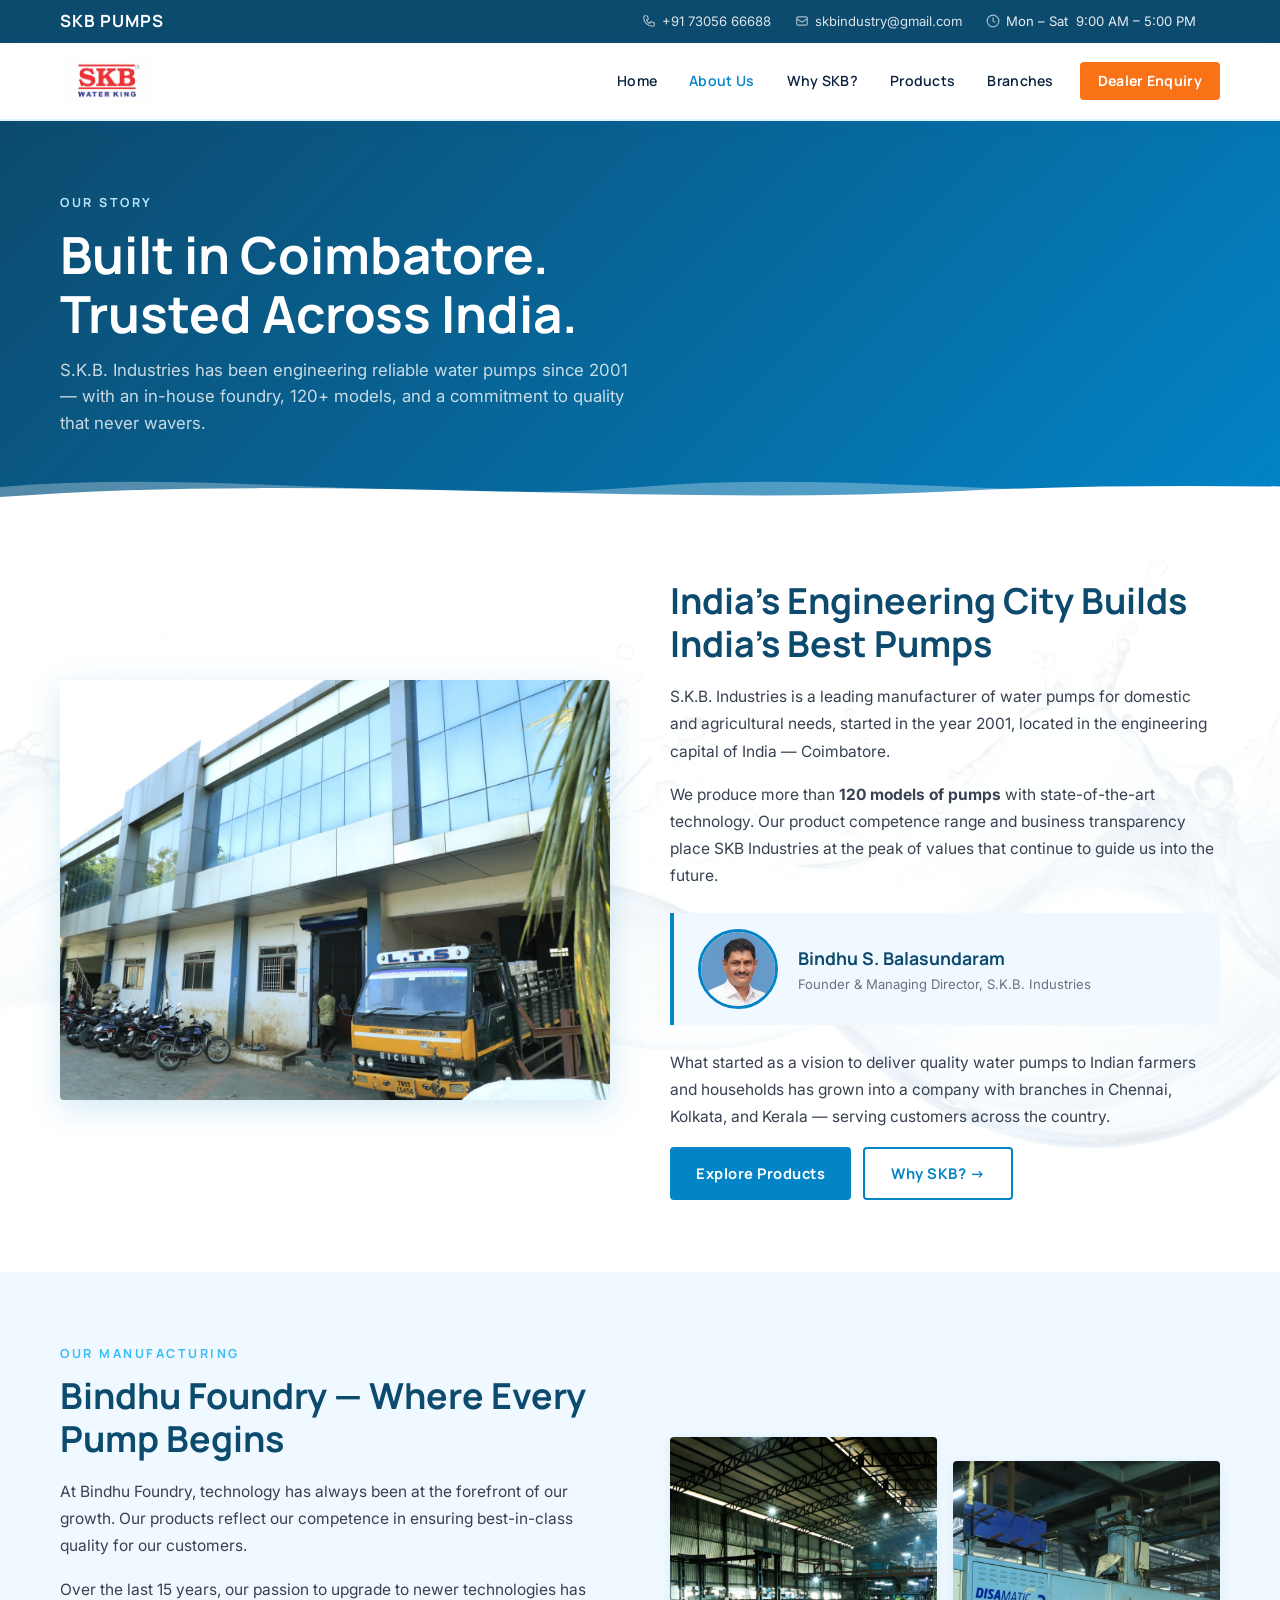
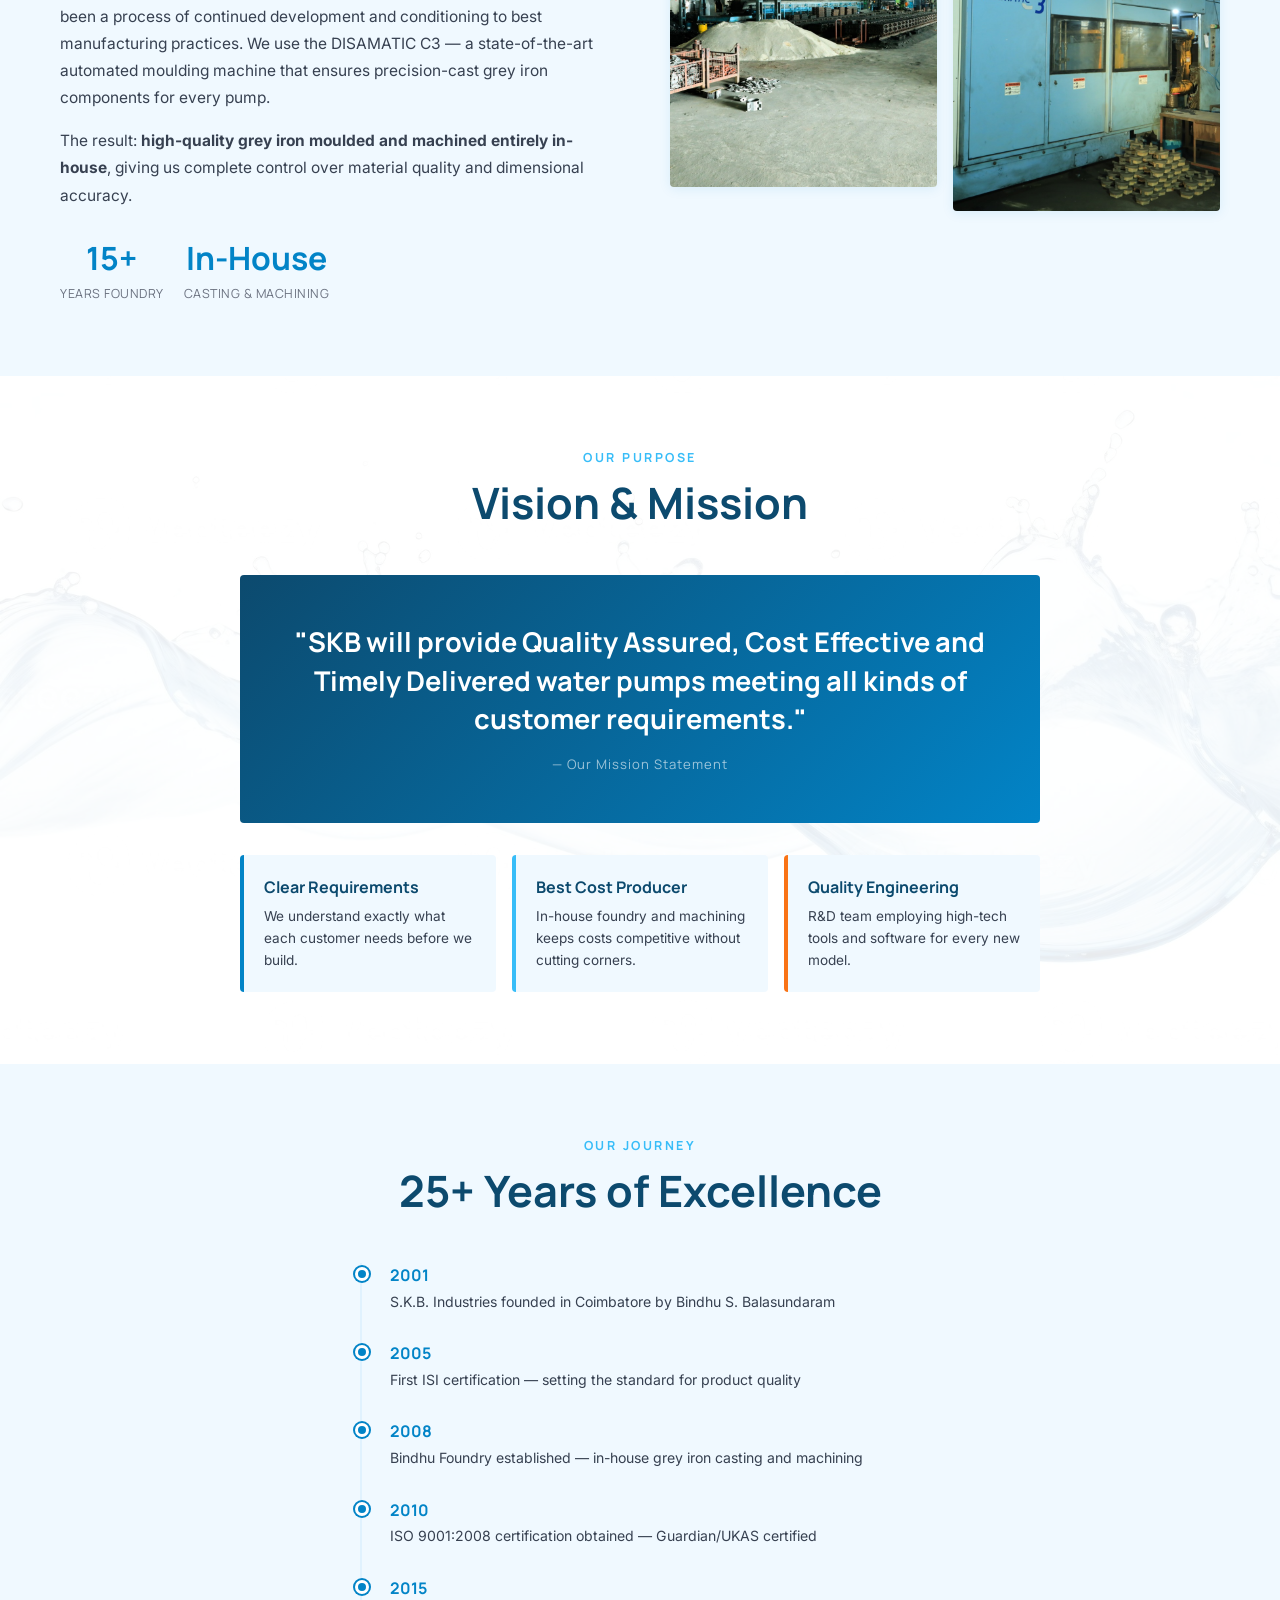
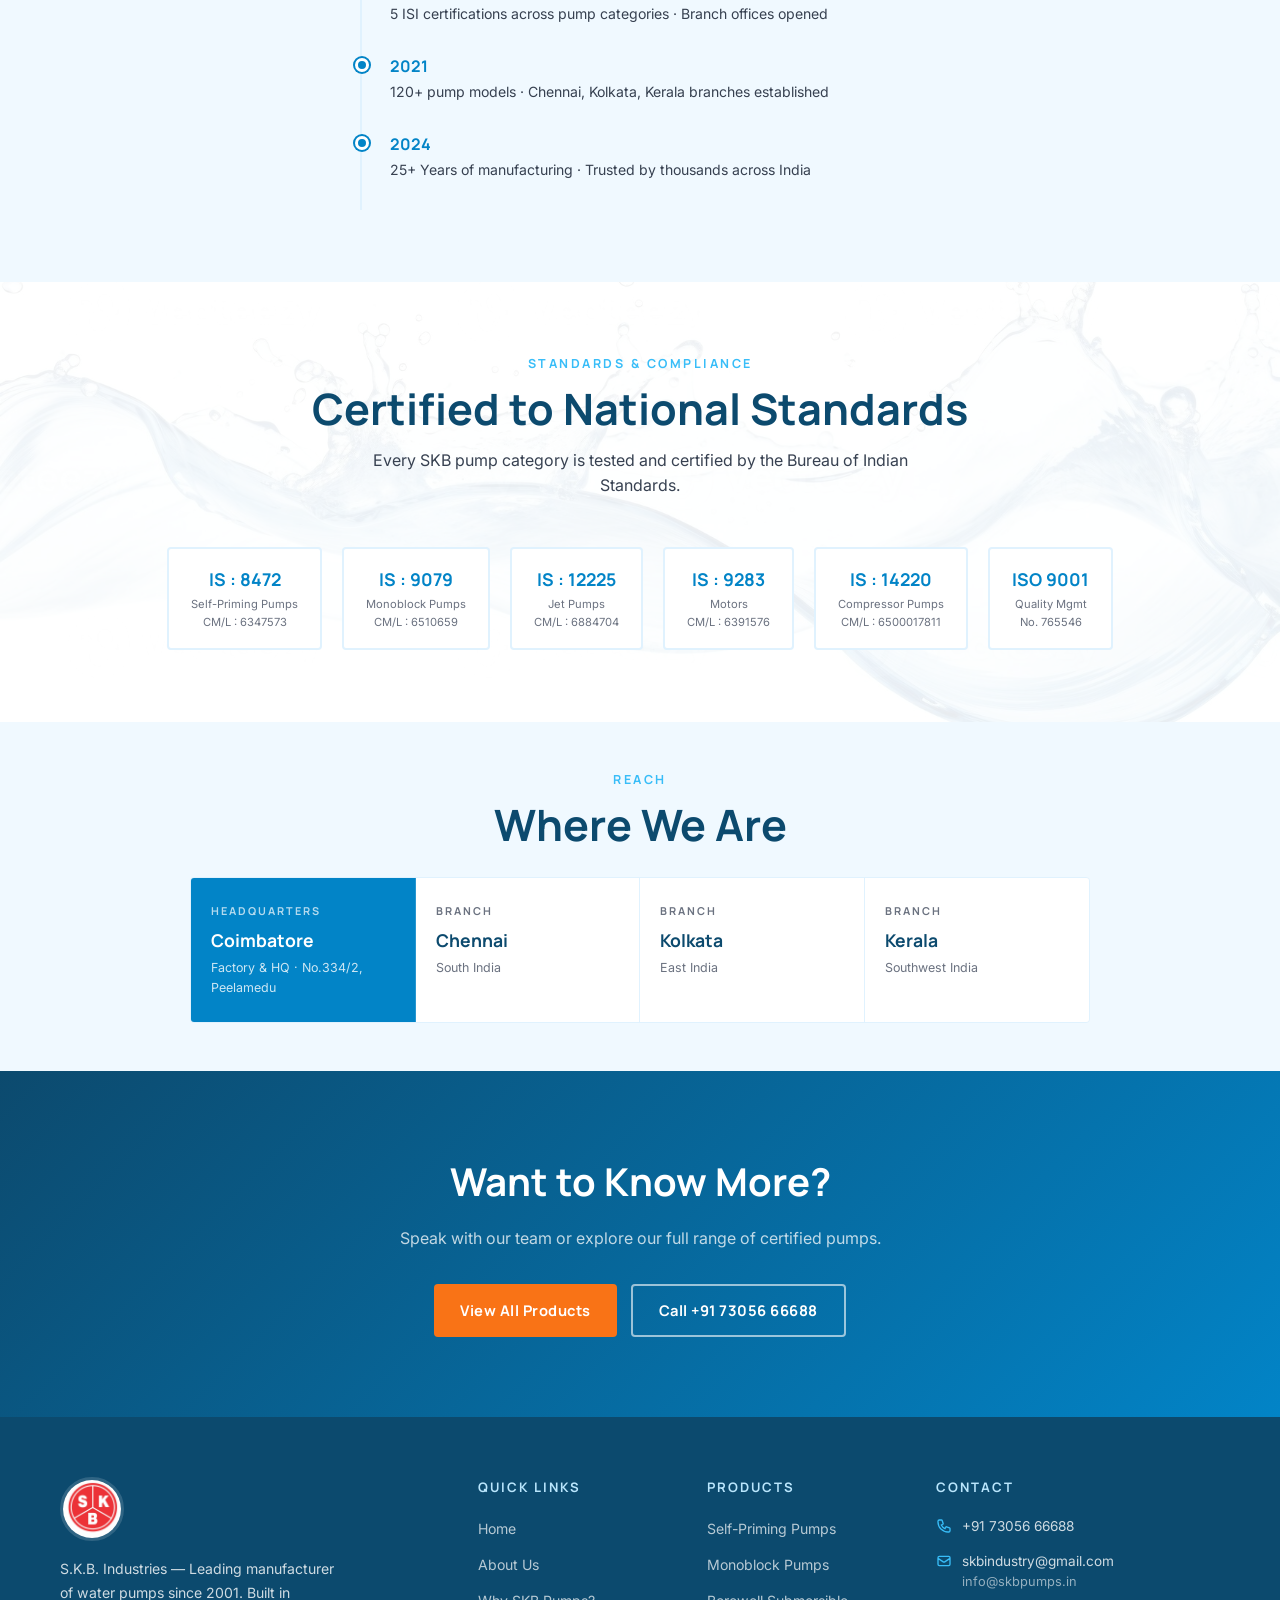
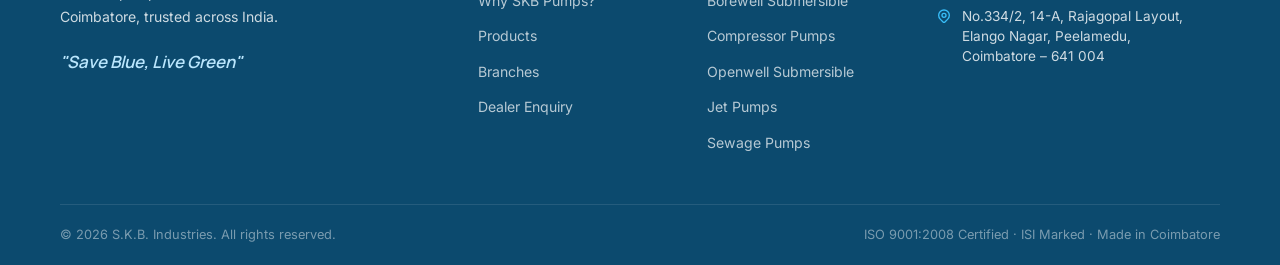
==== commit 4d9f7aeb: "Add Self-Priming Pumps to the footer products list across all 6 pages as the first item" ====
--- a/about.html
+++ b/about.html
@@ -5,7 +5,7 @@
   <meta name="viewport" content="width=device-width, initial-scale=1.0" />
   <title>About Us — SKB Pumps | S.K.B. Industries, Coimbatore</title>
   <meta name="description" content="S.K.B. Industries — 25+ Years manufacturing water pumps in Coimbatore. Founded by Bindhu S. Balasundaram. ISO 9001:2008 certified with in-house Bindhu Foundry." />
-  <link rel="stylesheet" href="assets/css/style.css?v=4" />
+  <link rel="stylesheet" href="assets/css/style.css?v=5" />
 </head>
 <body>
 
@@ -307,6 +307,7 @@
         <div class="footer-col">
           <h4>Products</h4>
           <ul>
+            <li><a href="products.html">Self-Priming Pumps</a></li>
             <li><a href="products.html">Monoblock Pumps</a></li>
             <li><a href="products.html">Borewell Submersible</a></li>
             <li><a href="products.html">Compressor Pumps</a></li>
--- a/assets/css/style.css
+++ b/assets/css/style.css
@@ -1413,7 +1413,7 @@
   .why-card { padding: 18px 16px; gap: 14px; border-right: none; }
 
   /* app strip */
-  .app-strip .container { gap: 10px; flex-direction: column; align-items: flex-start; }
+  .app-strip .container { gap: 10px; flex-direction: column; align-items: center; }
 }
 
 @media (max-width: 480px) {
@@ -1465,6 +1465,7 @@
 .app-strip .container {
   display: flex;
   align-items: center;
+  justify-content: center;
   gap: 28px;
   flex-wrap: wrap;
 }
@@ -1674,15 +1675,20 @@
 .top-bar .goog-te-menu-value span:nth-child(3) {
   display: none !important;
 }
-/* Style the dropdown arrow ▼ and add a simple space on the left */
+/* Hide all text inside the menu trigger (including bare text nodes) */
+.top-bar .goog-te-menu-value {
+  font-size: 0 !important;
+}
+/* Hide standard language label text completely */
+.top-bar .goog-te-menu-value span:first-of-type {
+  display: none !important;
+}
+/* Style the dropdown arrow ▼ and make it visible with 4px left space */
 .top-bar .goog-te-menu-value span:last-of-type {
   margin-left: 4px !important;
   font-size: 0.65rem !important;
   opacity: 0.7;
-}
-/* Hide standard language label text completely */
-.top-bar .goog-te-menu-value span:first-of-type {
-  display: none !important;
+  display: inline-block !important;
 }
 .top-bar .goog-te-gadget-simple img { display: none !important; }
 /* Suppress Google's injected top banner */
@@ -1693,10 +1699,10 @@
 
 /* Responsive styles to show only the globe icon on mobile viewports */
 @media (max-width: 768px) {
-  .top-bar .goog-te-menu-value span:first-child {
+  .top-bar .goog-te-menu-value span:first-of-type {
     display: none !important;
   }
-  .top-bar .goog-te-menu-value span:last-child {
+  .top-bar .goog-te-menu-value span:last-of-type {
     display: none !important;
   }
   .top-bar .goog-te-menu-value span:nth-child(3) {
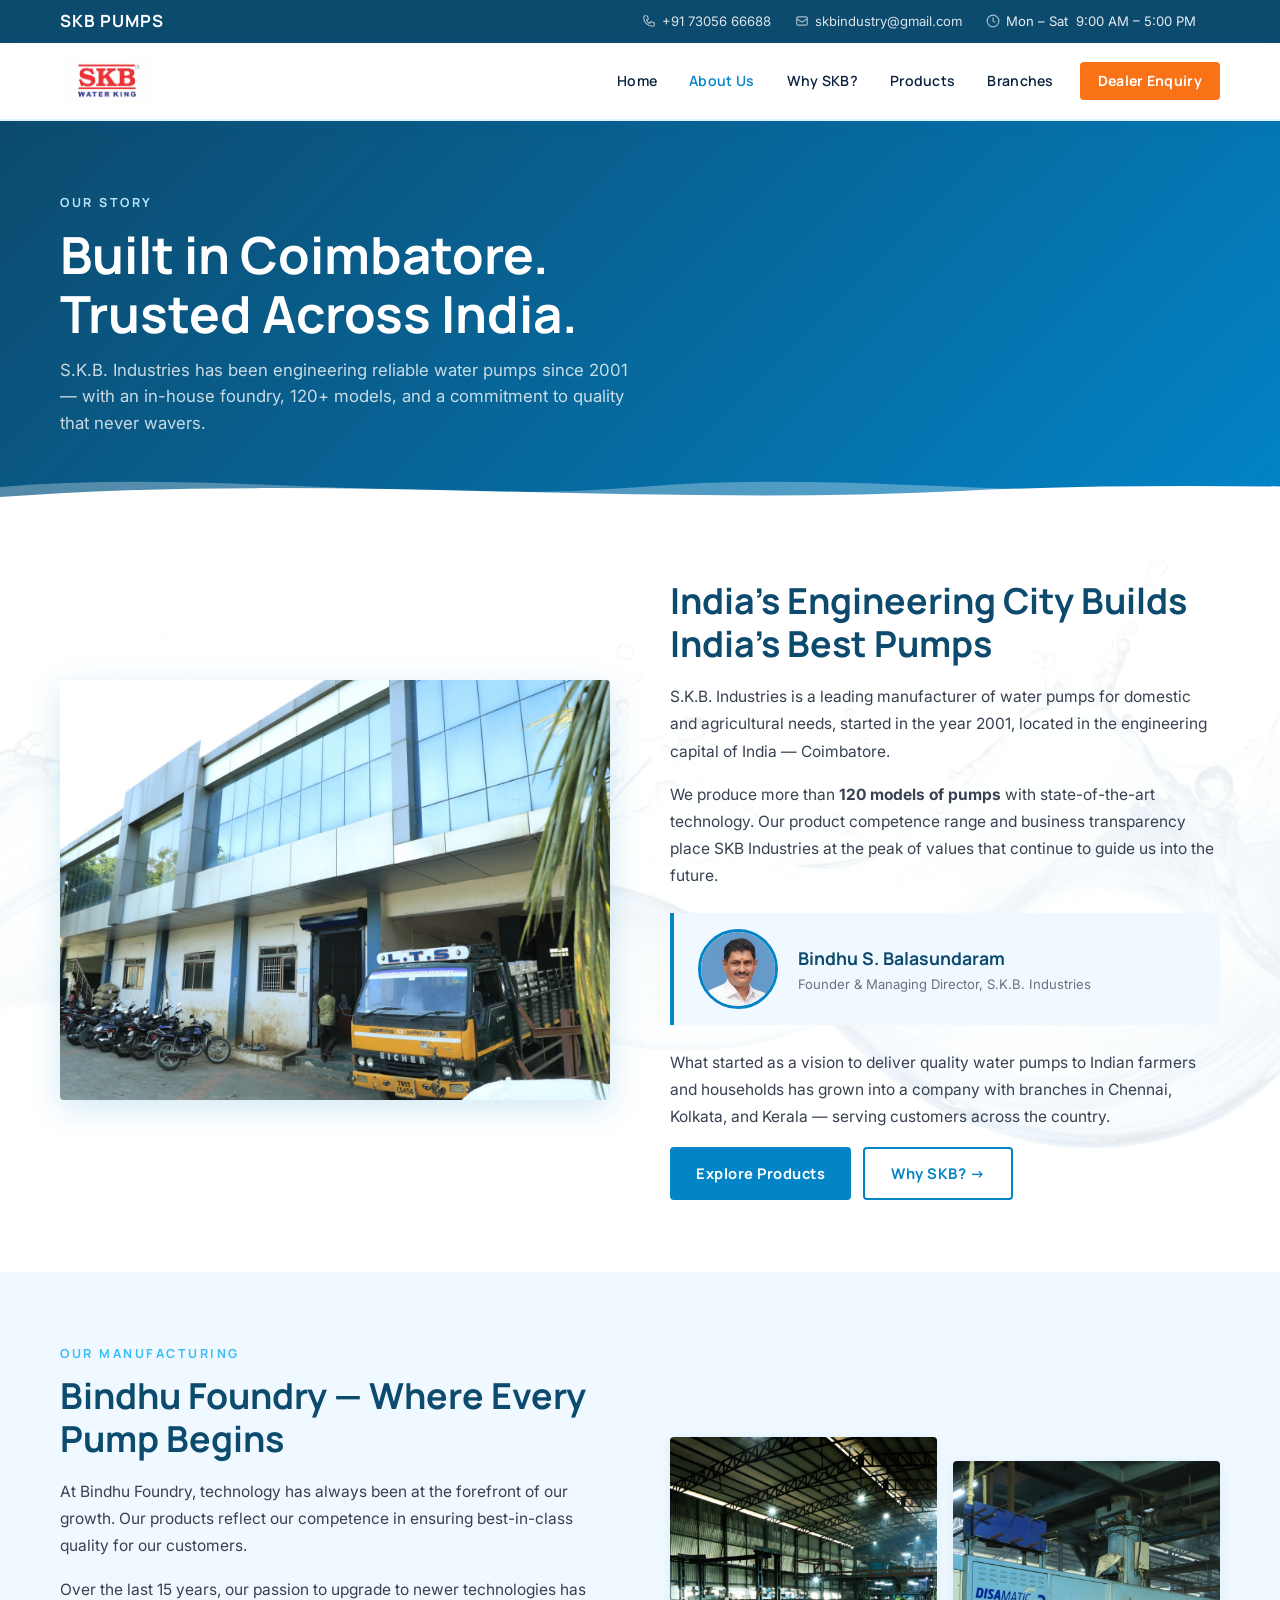
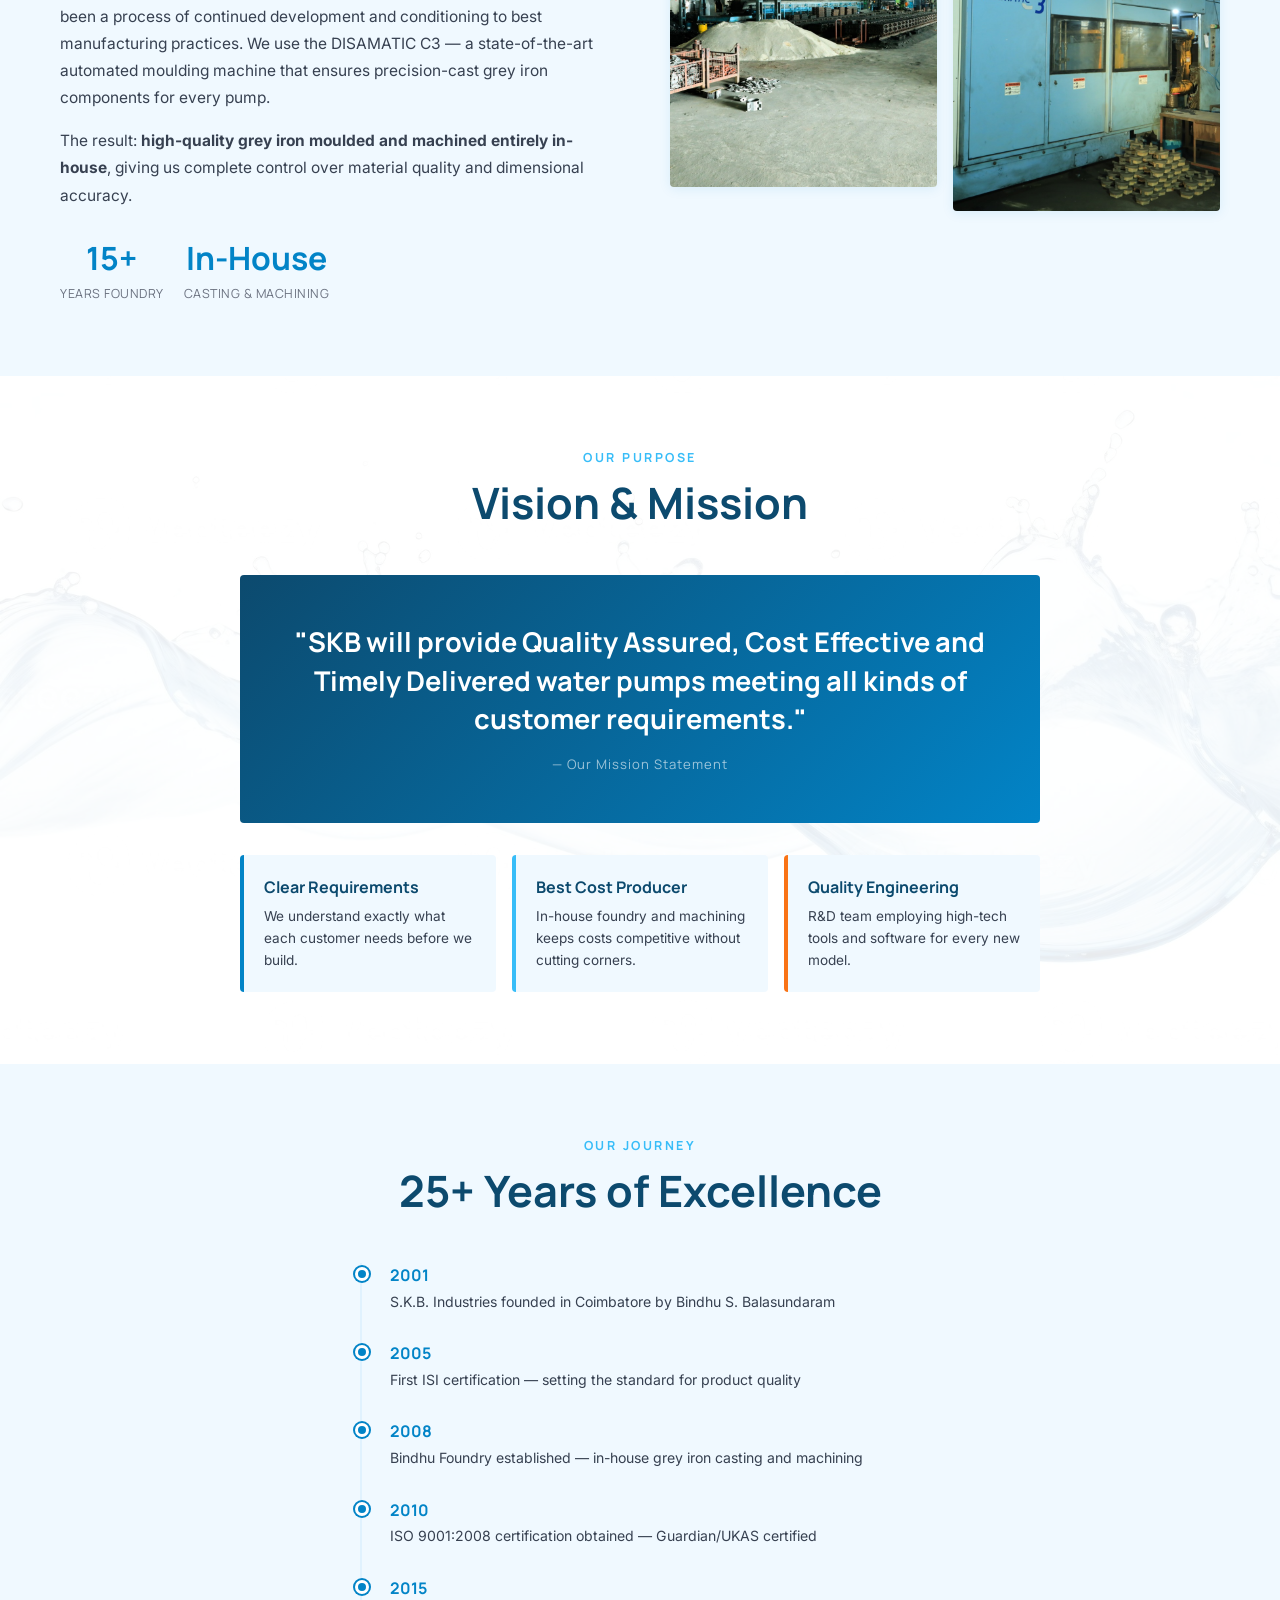
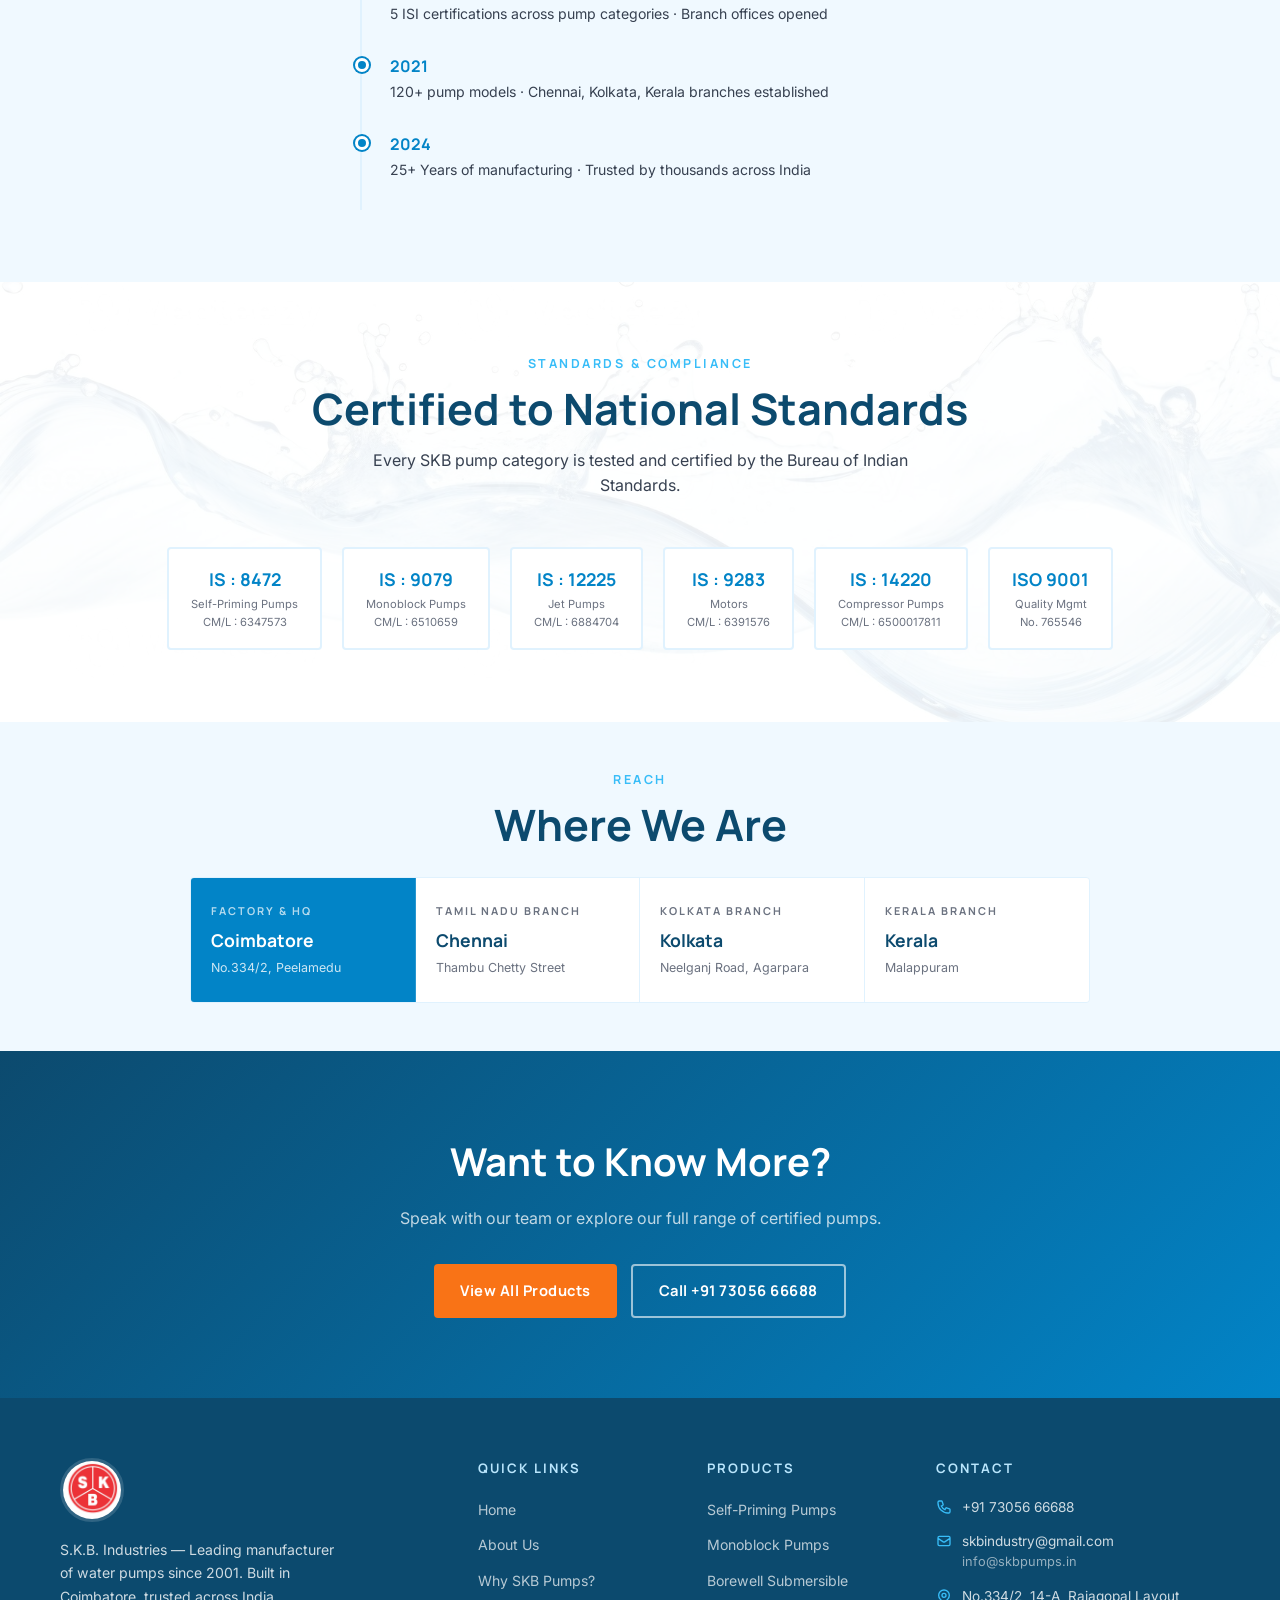
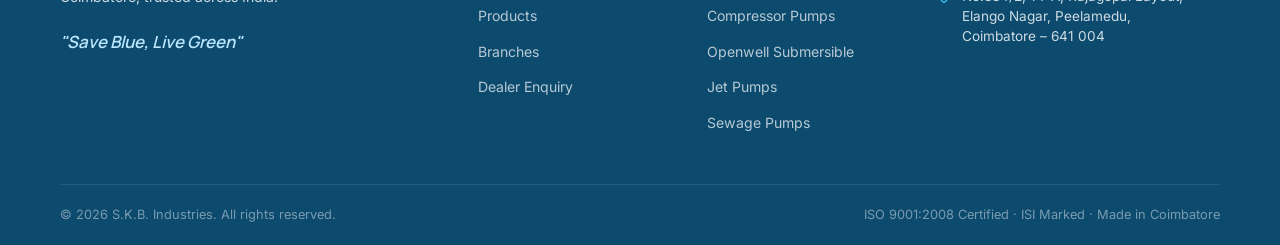
==== commit d9d14480: "Update branch addresses, restrict service center to Chennai, and add Areas Covered sections" ====
--- a/about.html
+++ b/about.html
@@ -250,24 +250,24 @@
       </div>
       <div style="display:grid;grid-template-columns:repeat(auto-fill,minmax(200px,1fr));gap:0;border:1.5px solid var(--border);border-radius:var(--radius);overflow:hidden;max-width:900px;margin:0 auto;">
         <div style="background:var(--primary);color:#fff;padding:24px 20px;border-right:1px solid rgba(255,255,255,0.15);">
-          <div style="font-family:var(--font-sub);font-size:0.68rem;font-weight:700;letter-spacing:2px;text-transform:uppercase;opacity:0.7;margin-bottom:6px;">Headquarters</div>
+          <div style="font-family:var(--font-sub);font-size:0.68rem;font-weight:700;letter-spacing:2px;text-transform:uppercase;opacity:0.7;margin-bottom:6px;">Factory &amp; HQ</div>
           <div style="font-family:var(--font-head);font-size:1.1rem;font-weight:700;margin-bottom:4px;">Coimbatore</div>
-          <div style="font-size:0.78rem;opacity:0.8;">Factory &amp; HQ · No.334/2, Peelamedu</div>
+          <div style="font-size:0.78rem;opacity:0.8;">No.334/2, Peelamedu</div>
         </div>
         <div style="background:var(--bg-white);padding:24px 20px;border-right:1.5px solid var(--border);">
-          <div style="font-family:var(--font-sub);font-size:0.68rem;font-weight:700;letter-spacing:2px;text-transform:uppercase;color:var(--text-light);margin-bottom:6px;">Branch</div>
+          <div style="font-family:var(--font-sub);font-size:0.68rem;font-weight:700;letter-spacing:2px;text-transform:uppercase;color:var(--text-light);margin-bottom:6px;">Tamil Nadu Branch</div>
           <div style="font-family:var(--font-head);font-size:1.1rem;font-weight:700;color:var(--primary-dark);margin-bottom:4px;">Chennai</div>
-          <div style="font-size:0.78rem;color:var(--text-light);">South India</div>
+          <div style="font-size:0.78rem;color:var(--text-light);">Thambu Chetty Street</div>
         </div>
         <div style="background:var(--bg-white);padding:24px 20px;border-right:1.5px solid var(--border);">
-          <div style="font-family:var(--font-sub);font-size:0.68rem;font-weight:700;letter-spacing:2px;text-transform:uppercase;color:var(--text-light);margin-bottom:6px;">Branch</div>
+          <div style="font-family:var(--font-sub);font-size:0.68rem;font-weight:700;letter-spacing:2px;text-transform:uppercase;color:var(--text-light);margin-bottom:6px;">Kolkata Branch</div>
           <div style="font-family:var(--font-head);font-size:1.1rem;font-weight:700;color:var(--primary-dark);margin-bottom:4px;">Kolkata</div>
-          <div style="font-size:0.78rem;color:var(--text-light);">East India</div>
+          <div style="font-size:0.78rem;color:var(--text-light);">Neelganj Road, Agarpara</div>
         </div>
         <div style="background:var(--bg-white);padding:24px 20px;">
-          <div style="font-family:var(--font-sub);font-size:0.68rem;font-weight:700;letter-spacing:2px;text-transform:uppercase;color:var(--text-light);margin-bottom:6px;">Branch</div>
+          <div style="font-family:var(--font-sub);font-size:0.68rem;font-weight:700;letter-spacing:2px;text-transform:uppercase;color:var(--text-light);margin-bottom:6px;">Kerala Branch</div>
           <div style="font-family:var(--font-head);font-size:1.1rem;font-weight:700;color:var(--primary-dark);margin-bottom:4px;">Kerala</div>
-          <div style="font-size:0.78rem;color:var(--text-light);">Southwest India</div>
+          <div style="font-size:0.78rem;color:var(--text-light);">Malappuram</div>
         </div>
       </div>
     </div>
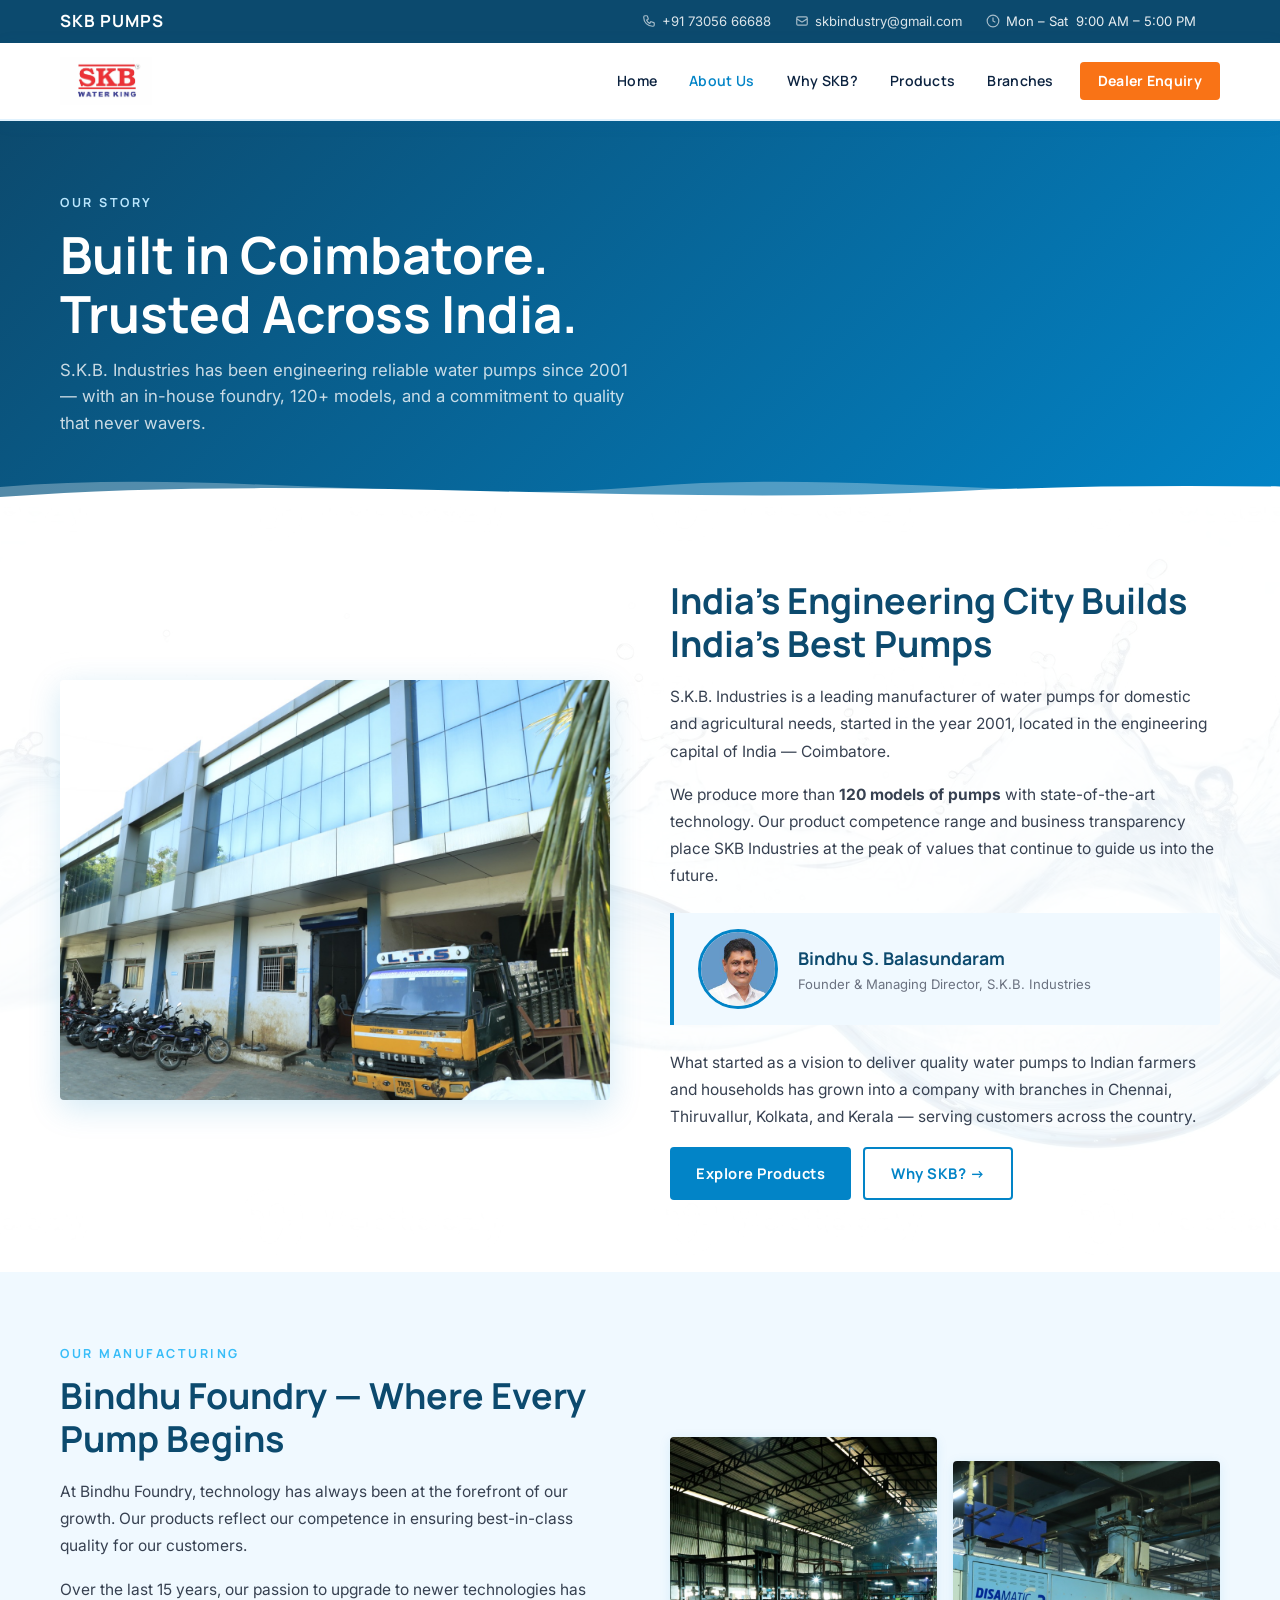
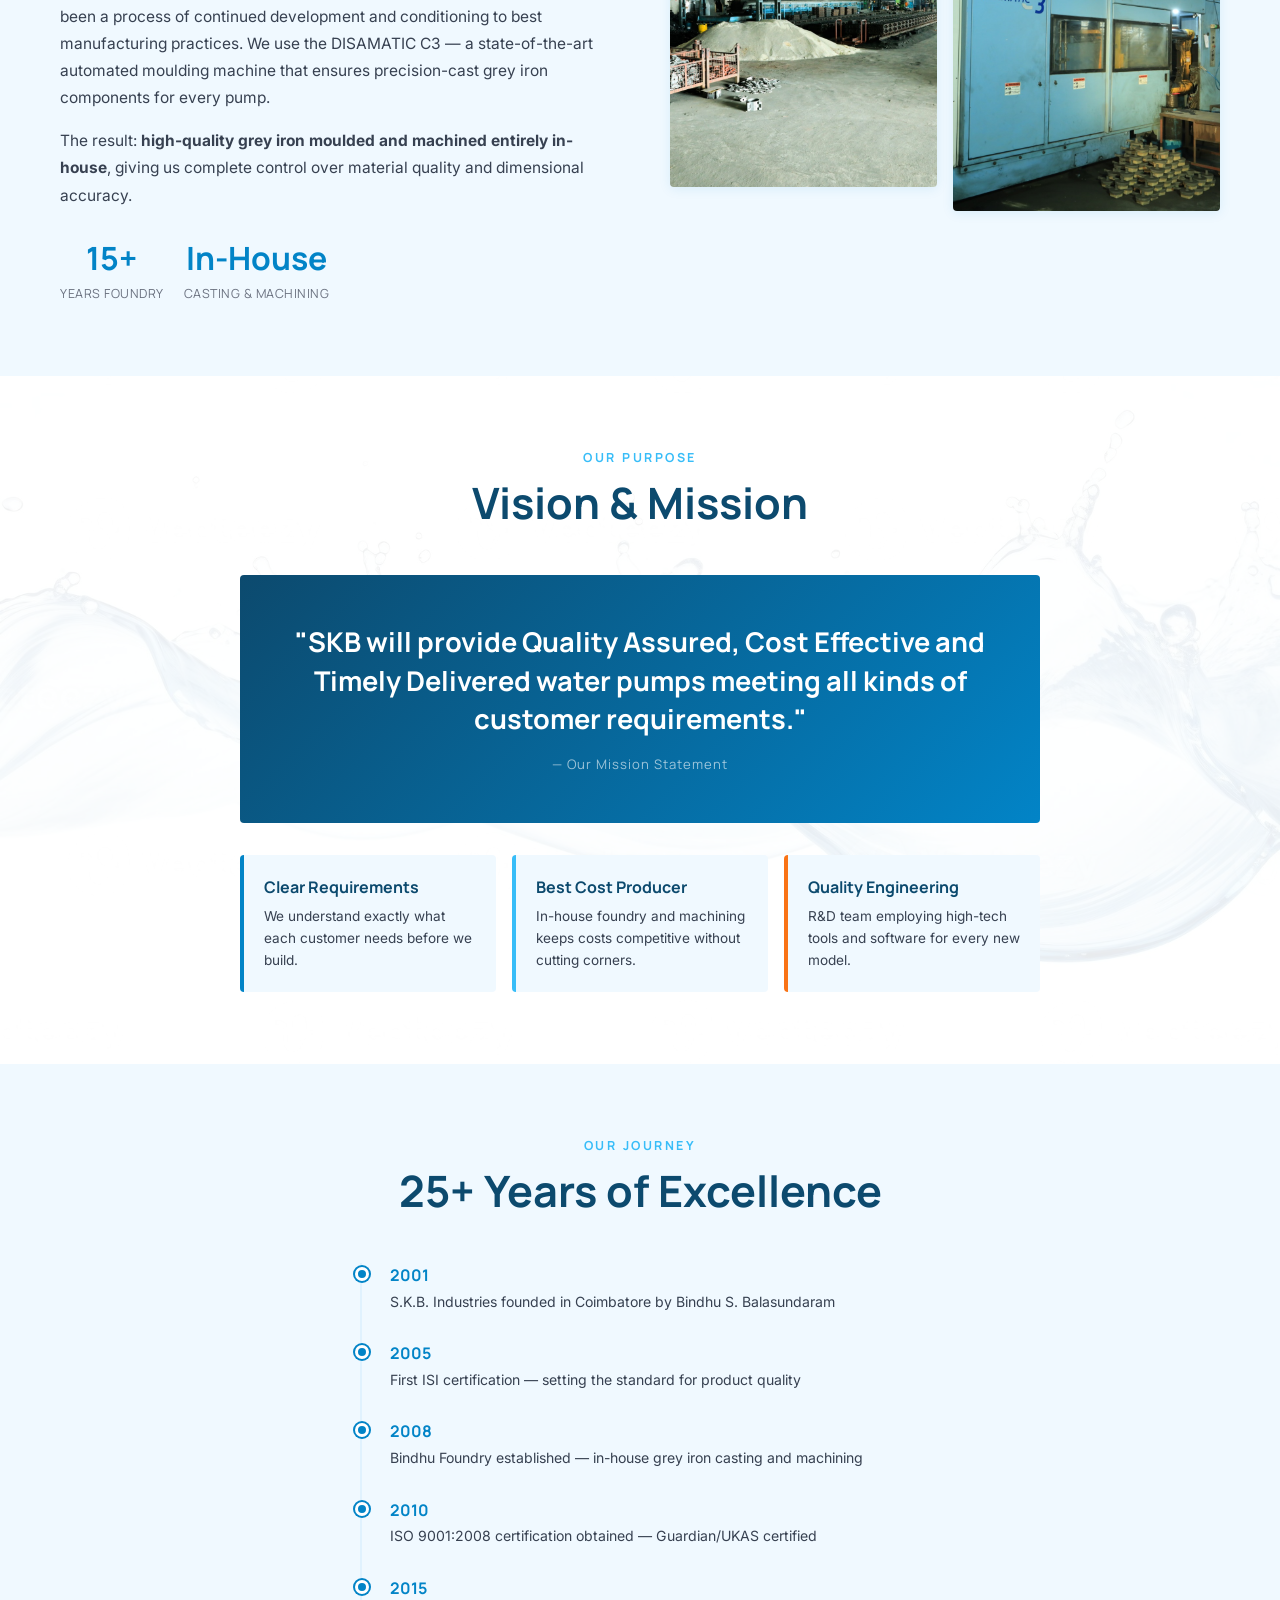
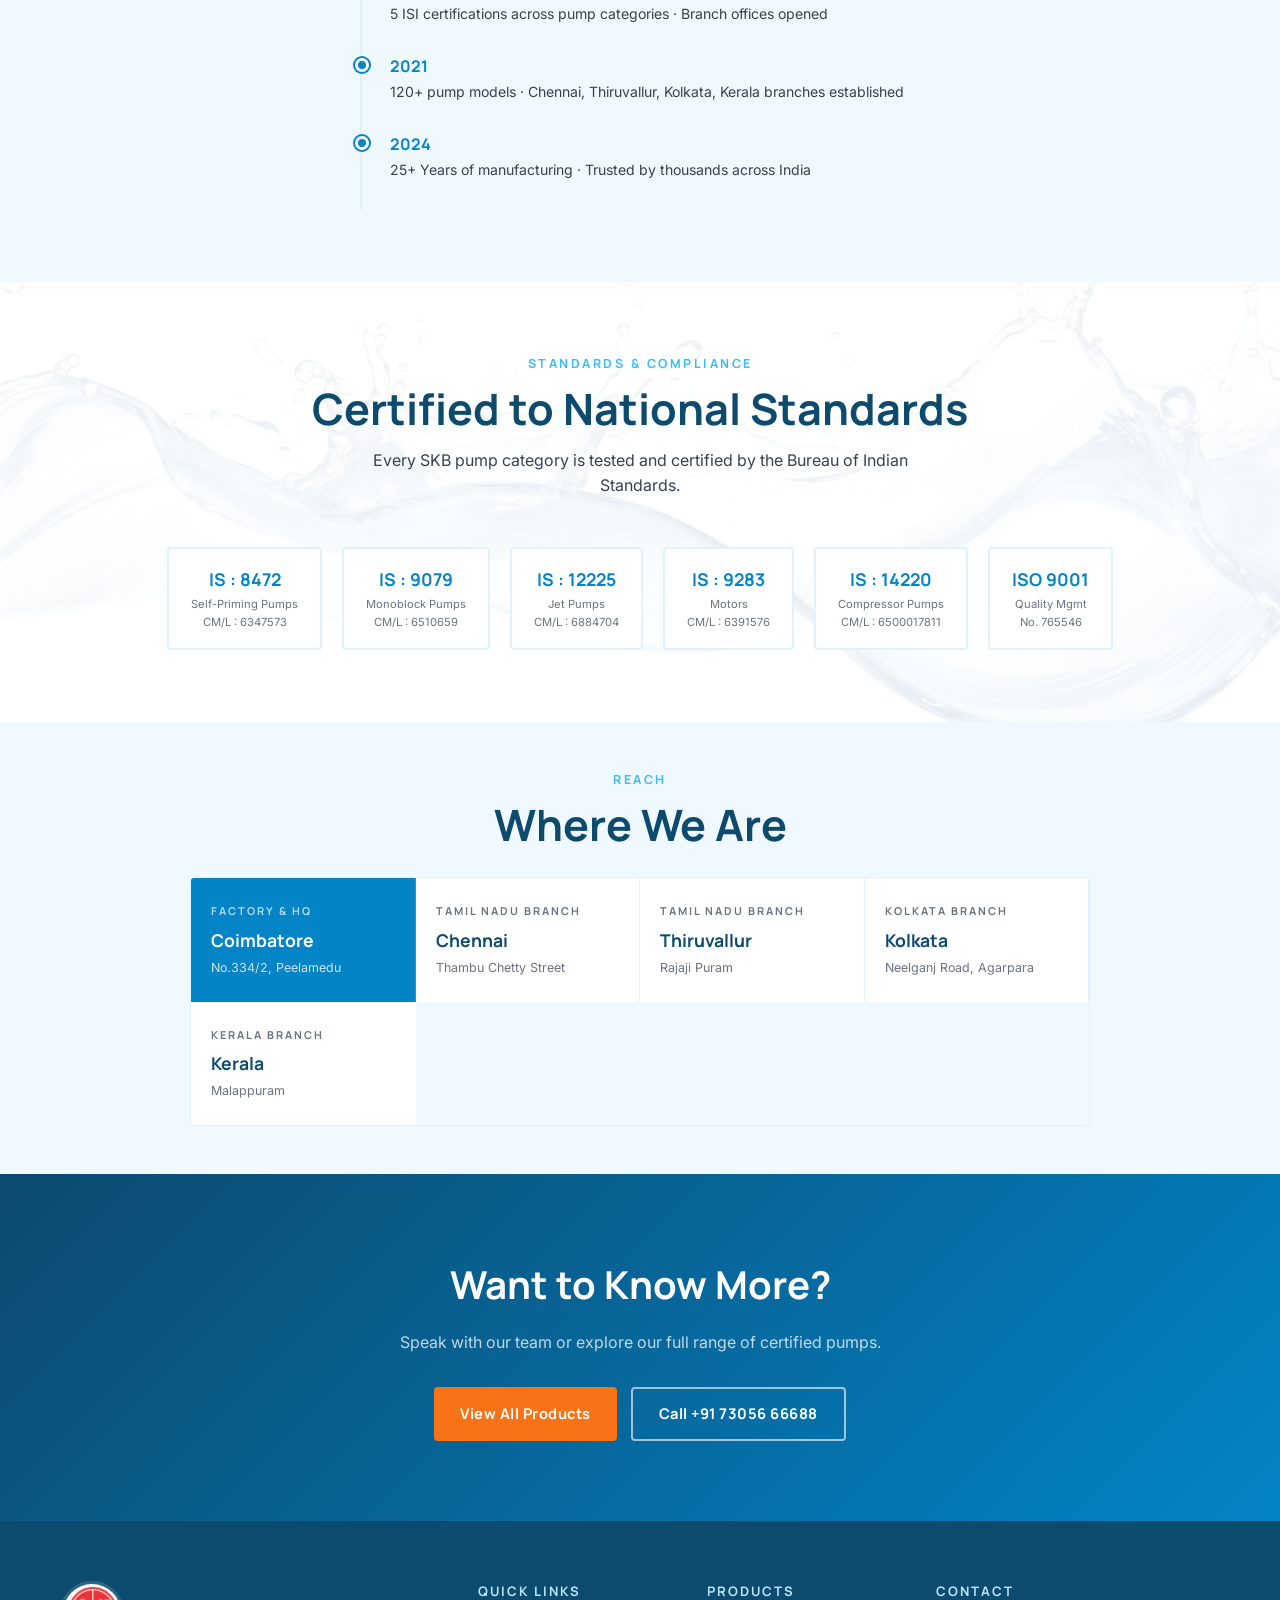
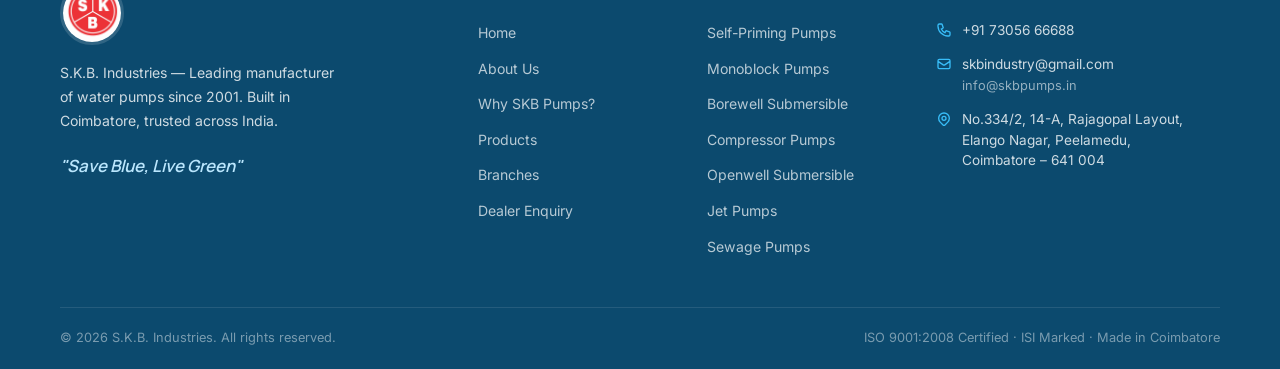
==== commit 4d07f85c: "Update branch listings to show Coimbatore, Chennai, and Thiruvallur as Tamil Nadu branches" ====
--- a/about.html
+++ b/about.html
@@ -106,7 +106,7 @@
               <div class="role">Founder &amp; Managing Director, S.K.B. Industries</div>
             </div>
           </div>
-          <p>What started as a vision to deliver quality water pumps to Indian farmers and households has grown into a company with branches in Chennai, Kolkata, and Kerala — serving customers across the country.</p>
+          <p>What started as a vision to deliver quality water pumps to Indian farmers and households has grown into a company with branches in Chennai, Thiruvallur, Kolkata, and Kerala — serving customers across the country.</p>
           <div style="display:flex;gap:12px;flex-wrap:wrap;margin-top:8px;">
             <a href="products.html" class="btn btn-primary">Explore Products</a>
             <a href="why-skb.html" class="btn btn-outline">Why SKB? →</a>
@@ -208,7 +208,7 @@
           </div>
           <div class="timeline-item">
             <div class="year">2021</div>
-            <div class="event">120+ pump models · Chennai, Kolkata, Kerala branches established</div>
+            <div class="event">120+ pump models · Chennai, Thiruvallur, Kolkata, Kerala branches established</div>
           </div>
           <div class="timeline-item">
             <div class="year">2024</div>
@@ -258,6 +258,11 @@
           <div style="font-family:var(--font-sub);font-size:0.68rem;font-weight:700;letter-spacing:2px;text-transform:uppercase;color:var(--text-light);margin-bottom:6px;">Tamil Nadu Branch</div>
           <div style="font-family:var(--font-head);font-size:1.1rem;font-weight:700;color:var(--primary-dark);margin-bottom:4px;">Chennai</div>
           <div style="font-size:0.78rem;color:var(--text-light);">Thambu Chetty Street</div>
+        </div>
+        <div style="background:var(--bg-white);padding:24px 20px;border-right:1.5px solid var(--border);">
+          <div style="font-family:var(--font-sub);font-size:0.68rem;font-weight:700;letter-spacing:2px;text-transform:uppercase;color:var(--text-light);margin-bottom:6px;">Tamil Nadu Branch</div>
+          <div style="font-family:var(--font-head);font-size:1.1rem;font-weight:700;color:var(--primary-dark);margin-bottom:4px;">Thiruvallur</div>
+          <div style="font-size:0.78rem;color:var(--text-light);">Rajaji Puram</div>
         </div>
         <div style="background:var(--bg-white);padding:24px 20px;border-right:1.5px solid var(--border);">
           <div style="font-family:var(--font-sub);font-size:0.68rem;font-weight:700;letter-spacing:2px;text-transform:uppercase;color:var(--text-light);margin-bottom:6px;">Kolkata Branch</div>
--- a/assets/css/style.css
+++ b/assets/css/style.css
@@ -1110,7 +1110,7 @@
   cursor: pointer;
   transition: all var(--transition);
 }
-.filter-btn:hover { border-color: var(--primary); color: var(--primary); }
+.filter-btn:not(.active):hover { border-color: var(--primary); color: var(--primary); }
 .filter-btn.active { background: var(--primary); color: #fff; border-color: var(--primary); }
 
 .product-card[data-cat] { transition: opacity 0.2s, transform 0.2s; }
@@ -1621,7 +1621,7 @@
   .domain-card:hover .domain-icon { background: var(--bg-light); color: var(--primary); }
   .btn-primary:hover,
   .btn-cta:hover { transform: none; box-shadow: none; }
-  .filter-btn:hover { border-color: var(--border); color: var(--text-mid); }
+  .filter-btn:not(.active):hover { border-color: var(--border); color: var(--text-mid); }
 }
 
 /* ─── Focus-visible — keyboard gets ring, mouse gets none ── */
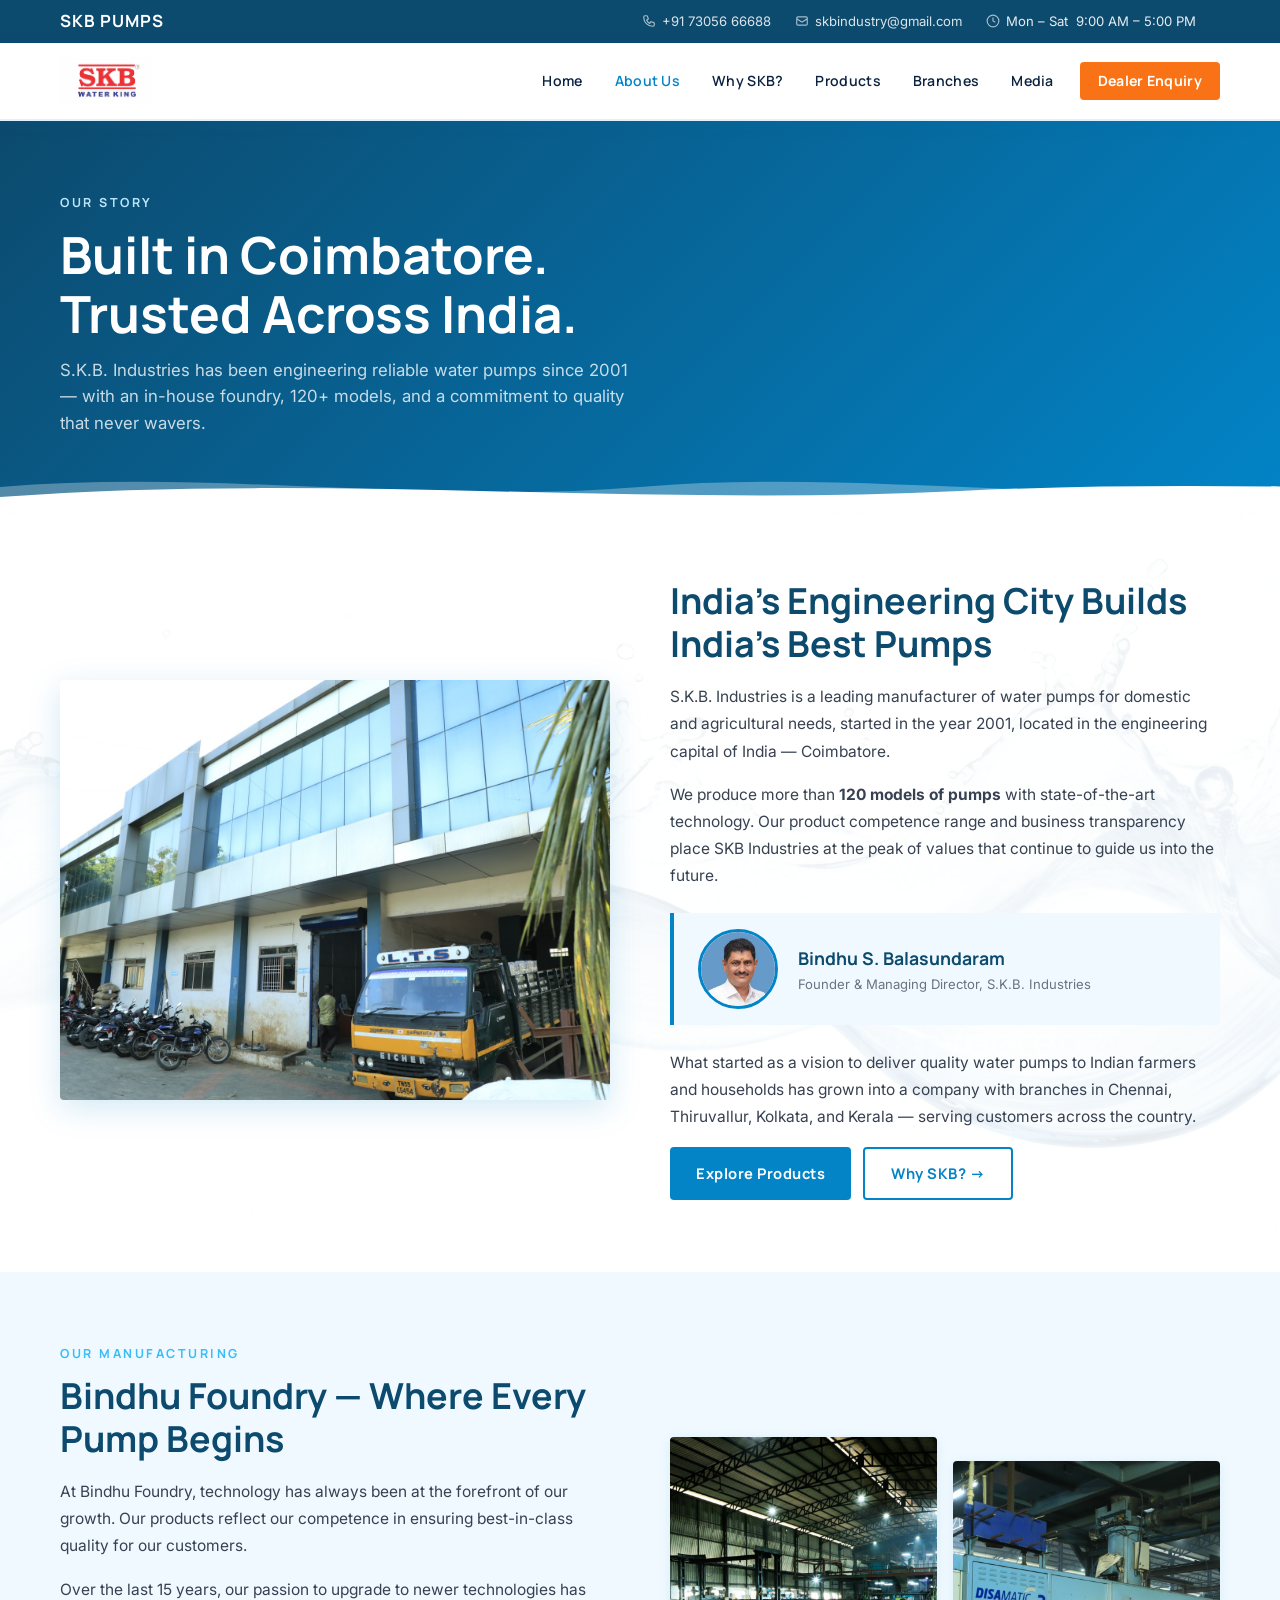
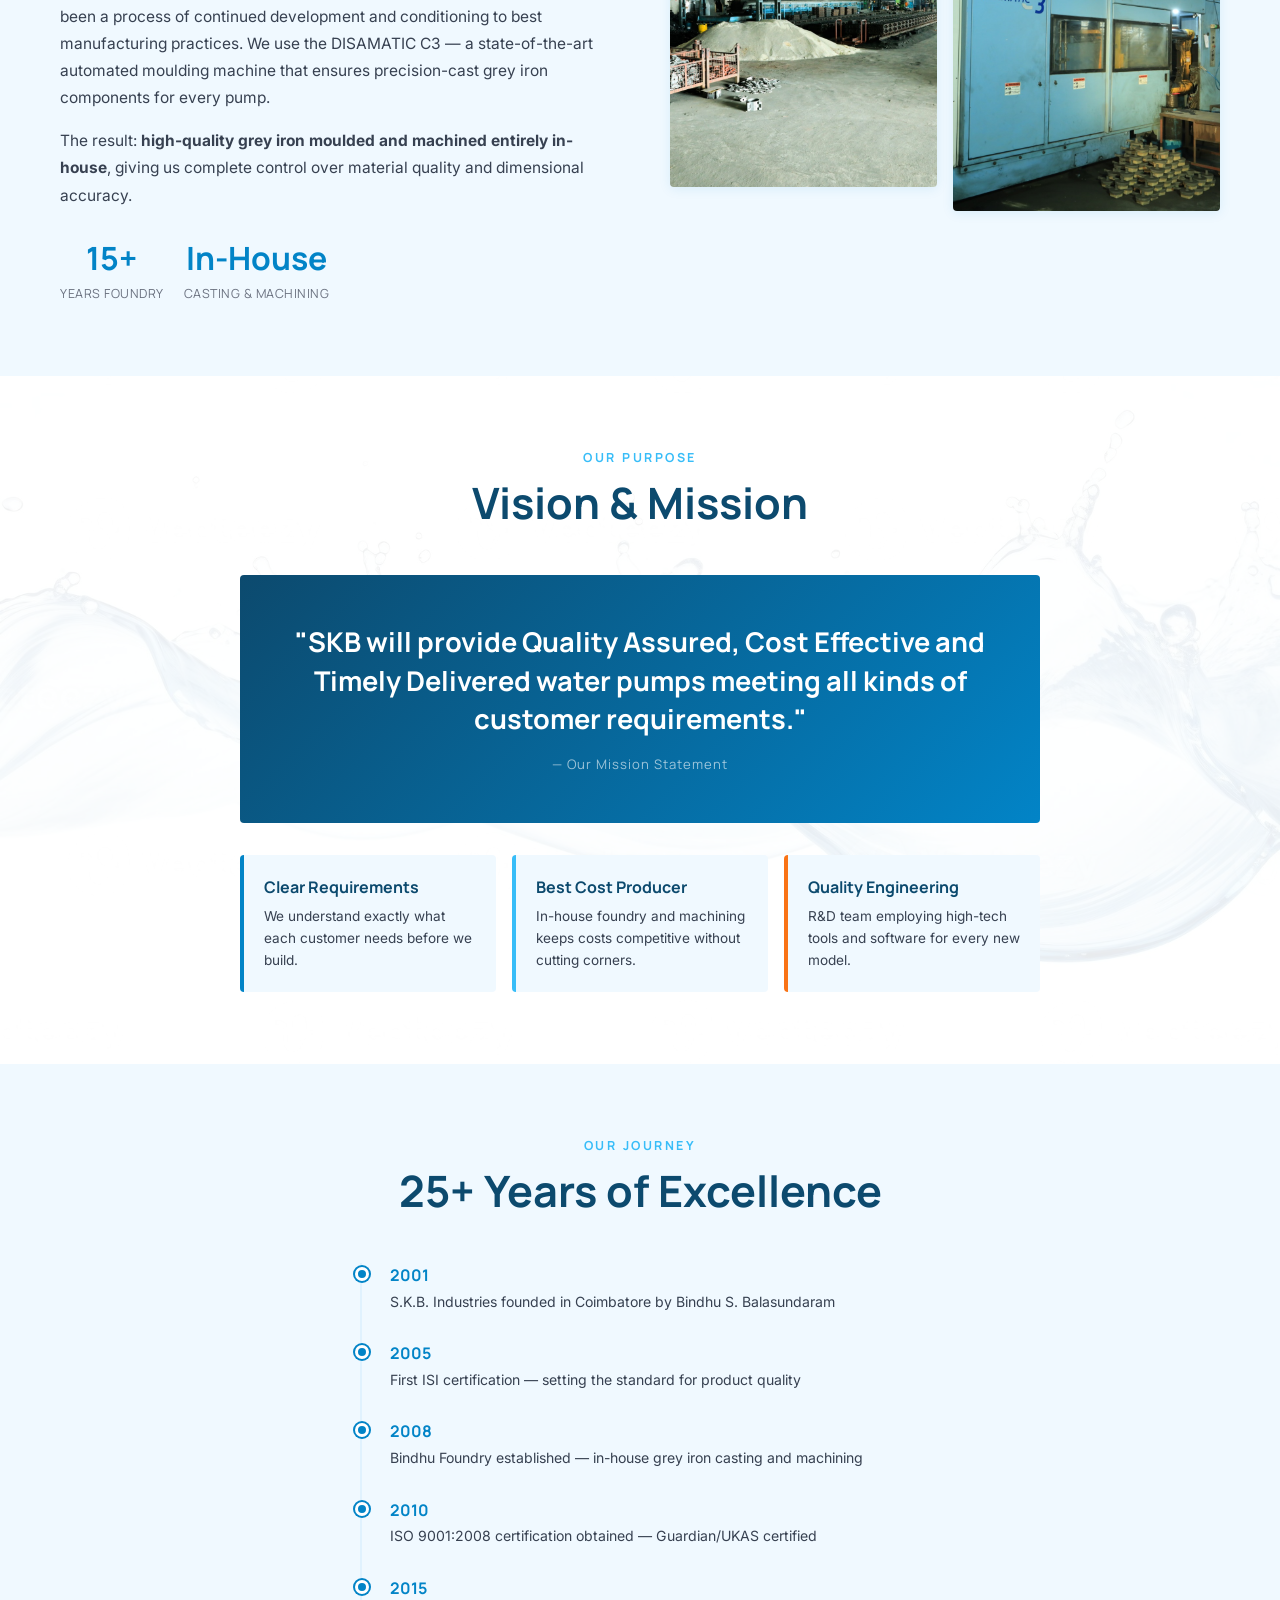
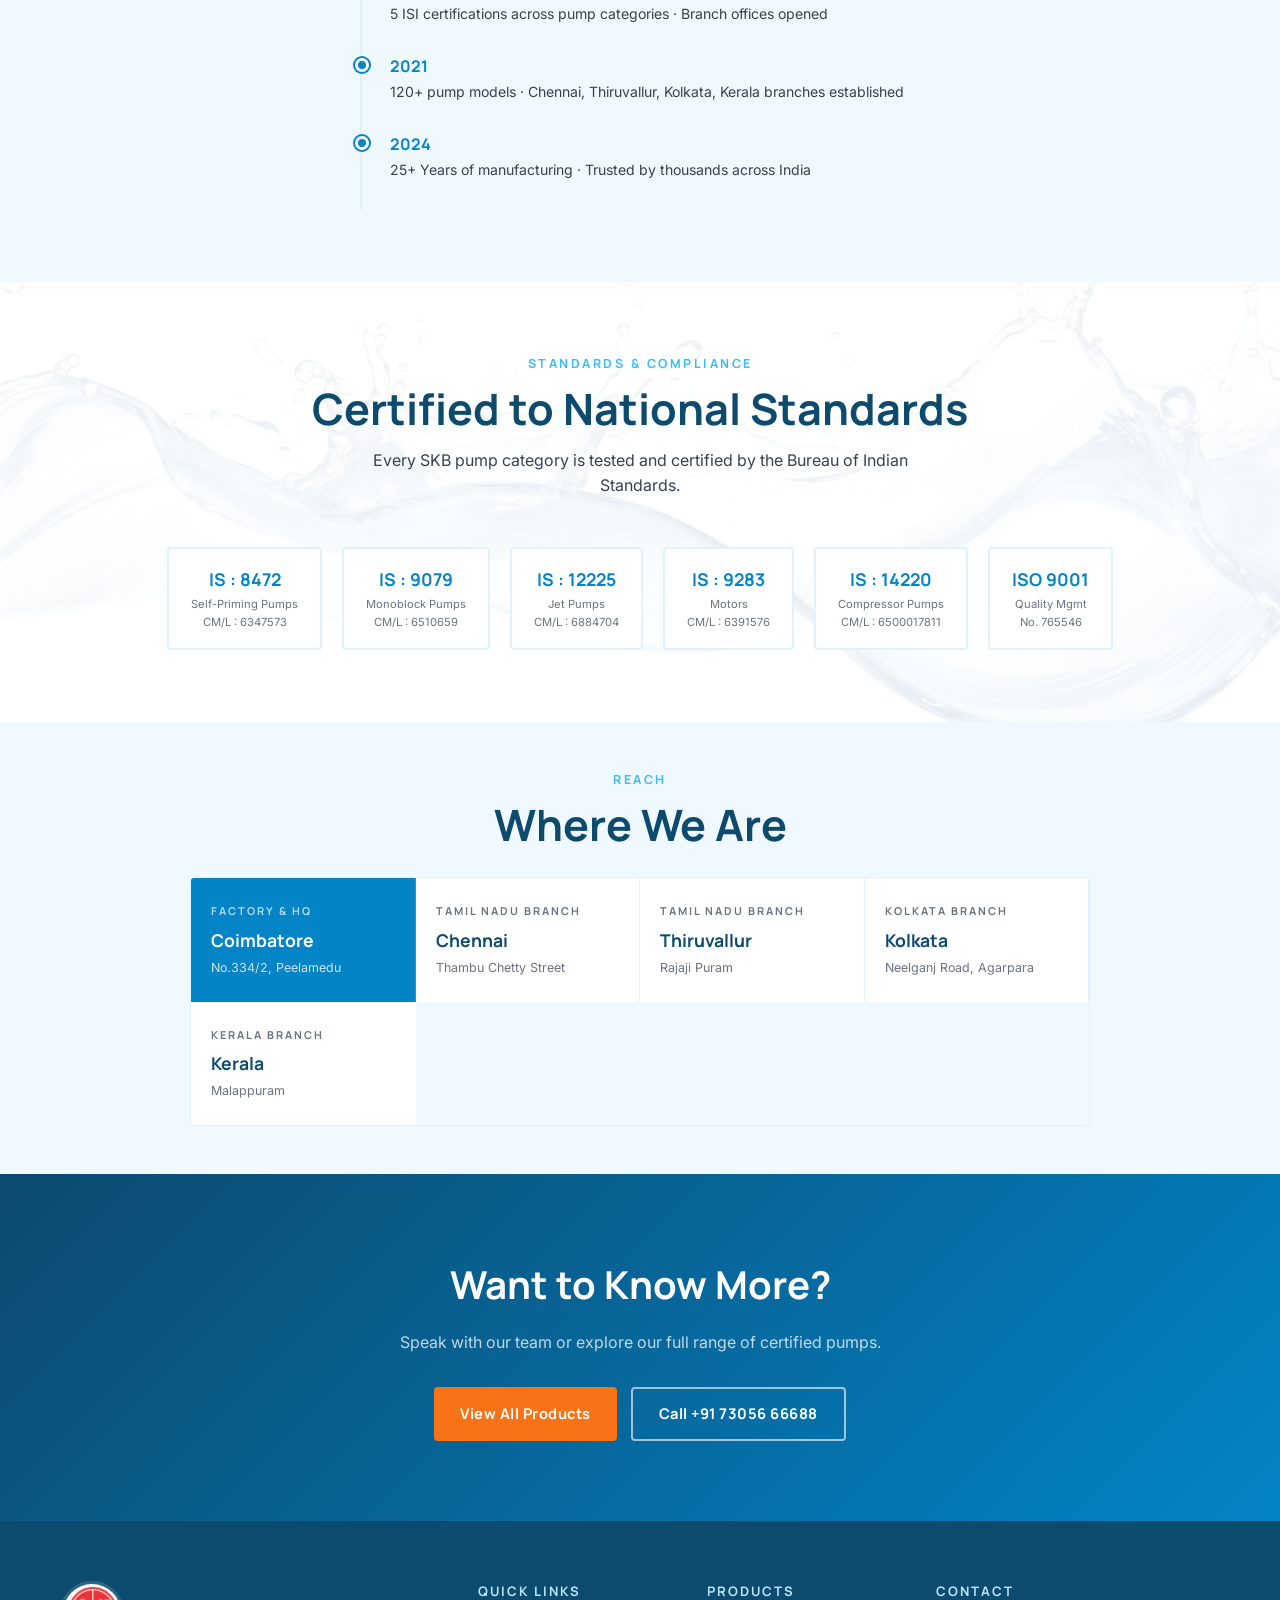
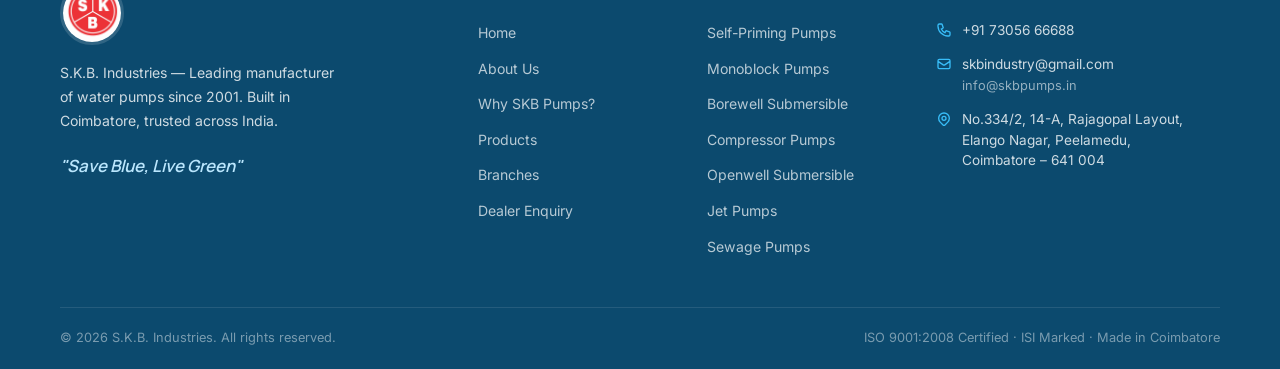
==== commit 4e1f3910: "Add Media page with 27 gallery images and slider lightbox" ====
--- a/about.html
+++ b/about.html
@@ -3,9 +3,45 @@
 <head>
   <meta charset="UTF-8" />
   <meta name="viewport" content="width=device-width, initial-scale=1.0" />
-  <title>About Us — SKB Pumps | S.K.B. Industries, Coimbatore</title>
-  <meta name="description" content="S.K.B. Industries — 25+ Years manufacturing water pumps in Coimbatore. Founded by Bindhu S. Balasundaram. ISO 9001:2008 certified with in-house Bindhu Foundry." />
+  <title>About SKB Industries | Water Pump Manufacturers Since 2001</title>
+  <meta name="description" content="Learn about S.K.B. Industries. ISO 9001:2008 certified water pump manufacturer in Coimbatore, India. Delivering 100% copper wound, durable pumps." />
   <link rel="stylesheet" href="assets/css/style.css?v=5" />
+<script type="application/ld+json">
+{
+  "@context": "https://schema.org",
+  "@type": "LocalBusiness",
+  "name": "S.K.B. Industries (SKB Pumps)",
+  "image": "https://skbpumps.in/assets/images/logo-main.jpg",
+  "url": "https://skbpumps.in/",
+  "telephone": "+917305666688",
+  "email": "skbindustry@gmail.com",
+  "address": {
+    "@type": "PostalAddress",
+    "streetAddress": "No.334/2, 14-A, Rajagopal Layout, Elango Nagar, Peelamedu",
+    "addressLocality": "Coimbatore",
+    "postalCode": "641004",
+    "addressCountry": "IN"
+  },
+  "geo": {
+    "@type": "GeoCoordinates",
+    "latitude": 11.0263,
+    "longitude": 77.0097
+  },
+  "openingHoursSpecification": {
+    "@type": "OpeningHoursSpecification",
+    "dayOfWeek": [
+      "Monday",
+      "Tuesday",
+      "Wednesday",
+      "Thursday",
+      "Friday",
+      "Saturday"
+    ],
+    "opens": "09:00",
+    "closes": "17:00"
+  }
+}
+  </script>
 </head>
 <body>
 
@@ -43,6 +79,7 @@
           <a href="why-skb.html">Why SKB?</a>
           <a href="products.html">Products</a>
           <a href="branches.html">Branches</a>
+          <a href="media.html">Media</a>
           <a href="dealer.html" class="nav-cta">Dealer Enquiry</a>
         </nav>
         <div class="hamburger" id="menuBtn"><span></span><span></span><span></span></div>
@@ -61,6 +98,7 @@
       <li><a href="why-skb.html">Why SKB Pumps?</a></li>
       <li><a href="products.html">Products</a></li>
       <li><a href="branches.html">Branches</a></li>
+      <li><a href="media.html">Media Gallery</a></li>
       <li><a href="dealer.html">Dealer Enquiry</a></li>
     </ul>
     <a href="dealer.html" class="btn btn-cta">Become a Dealer</a>
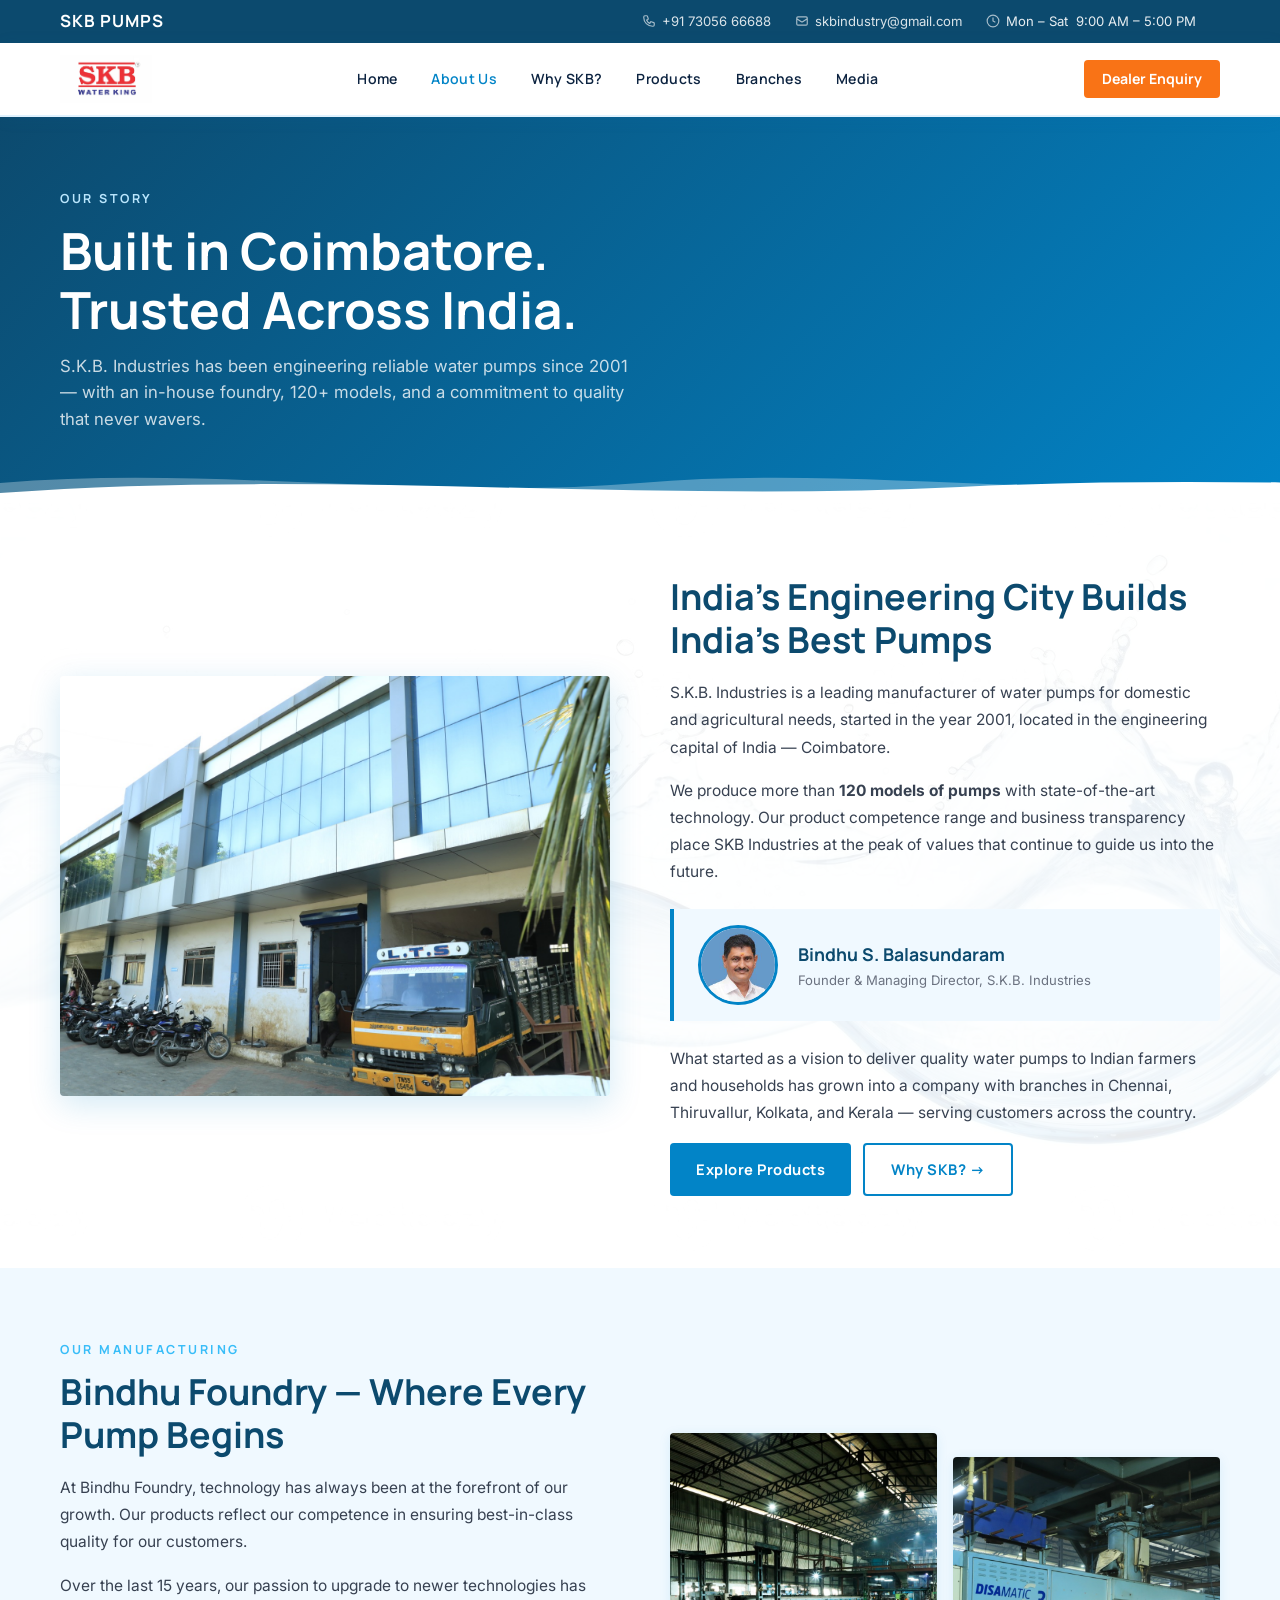
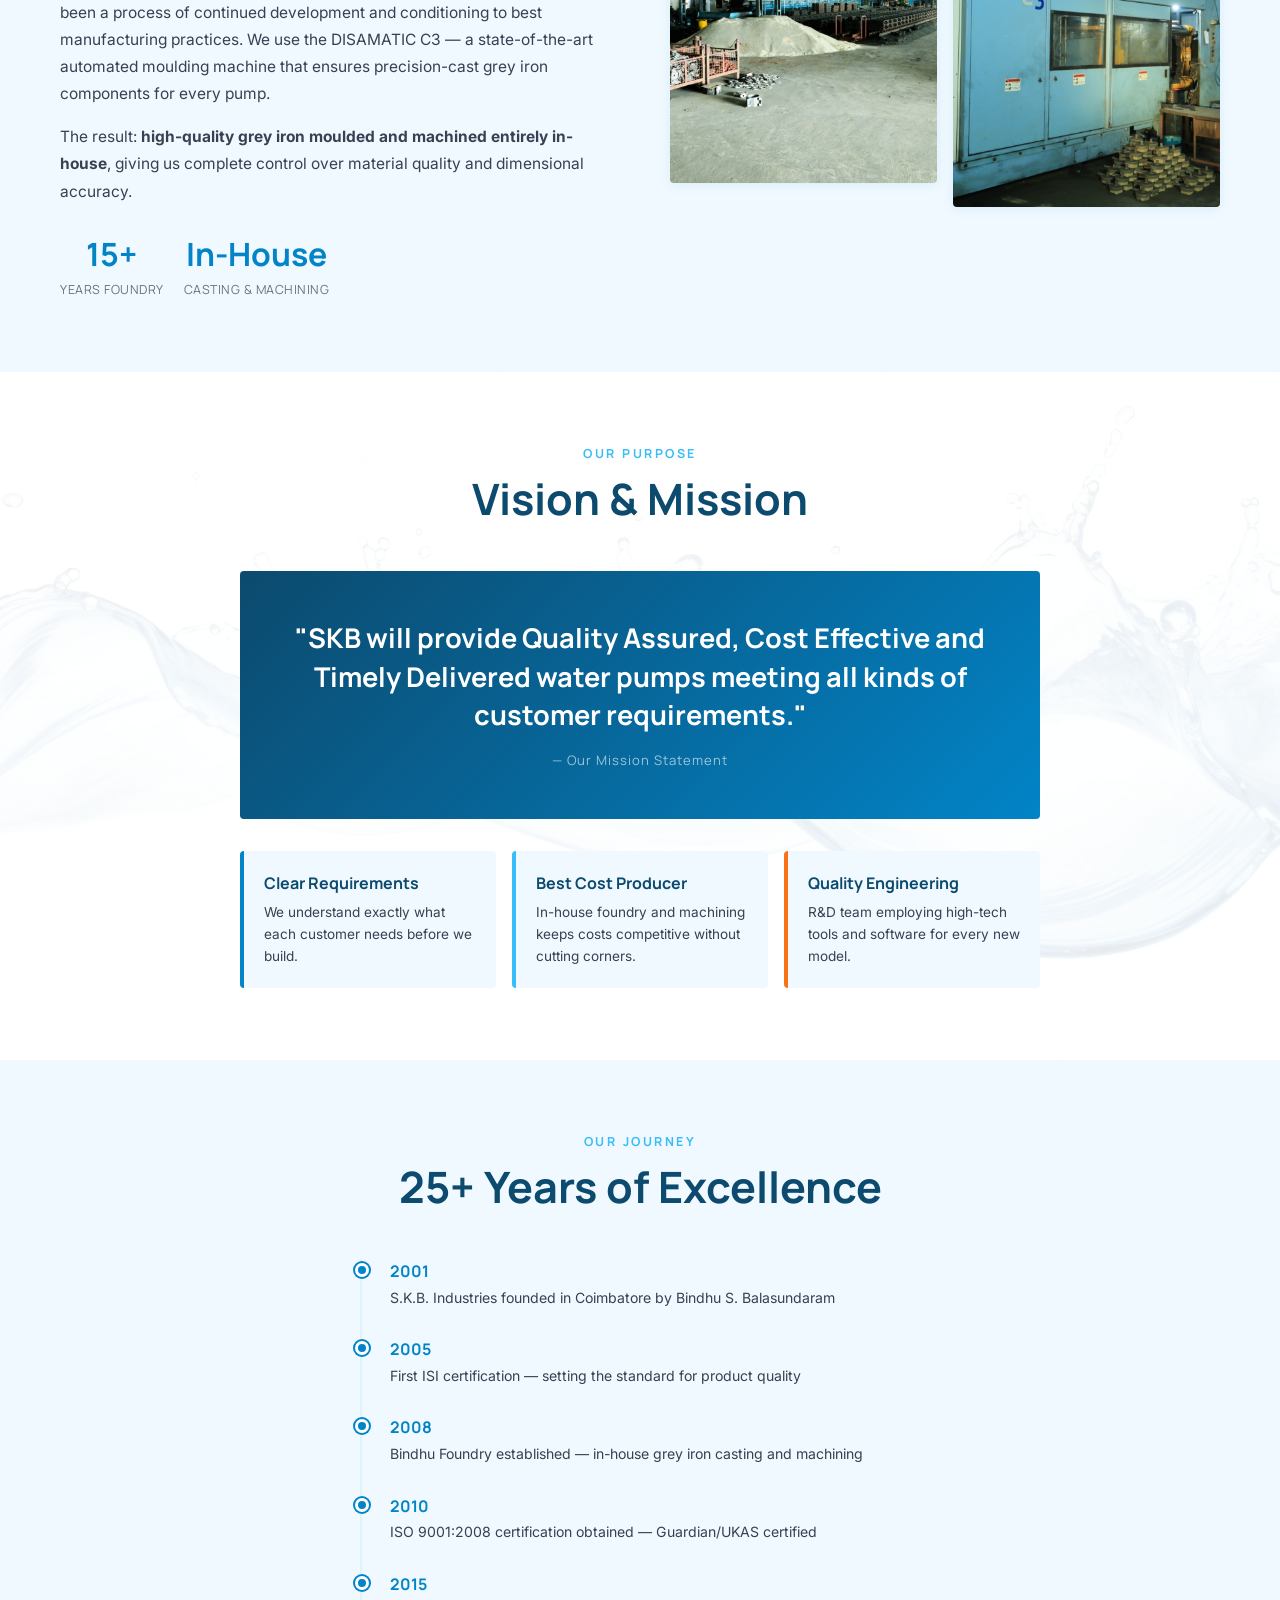
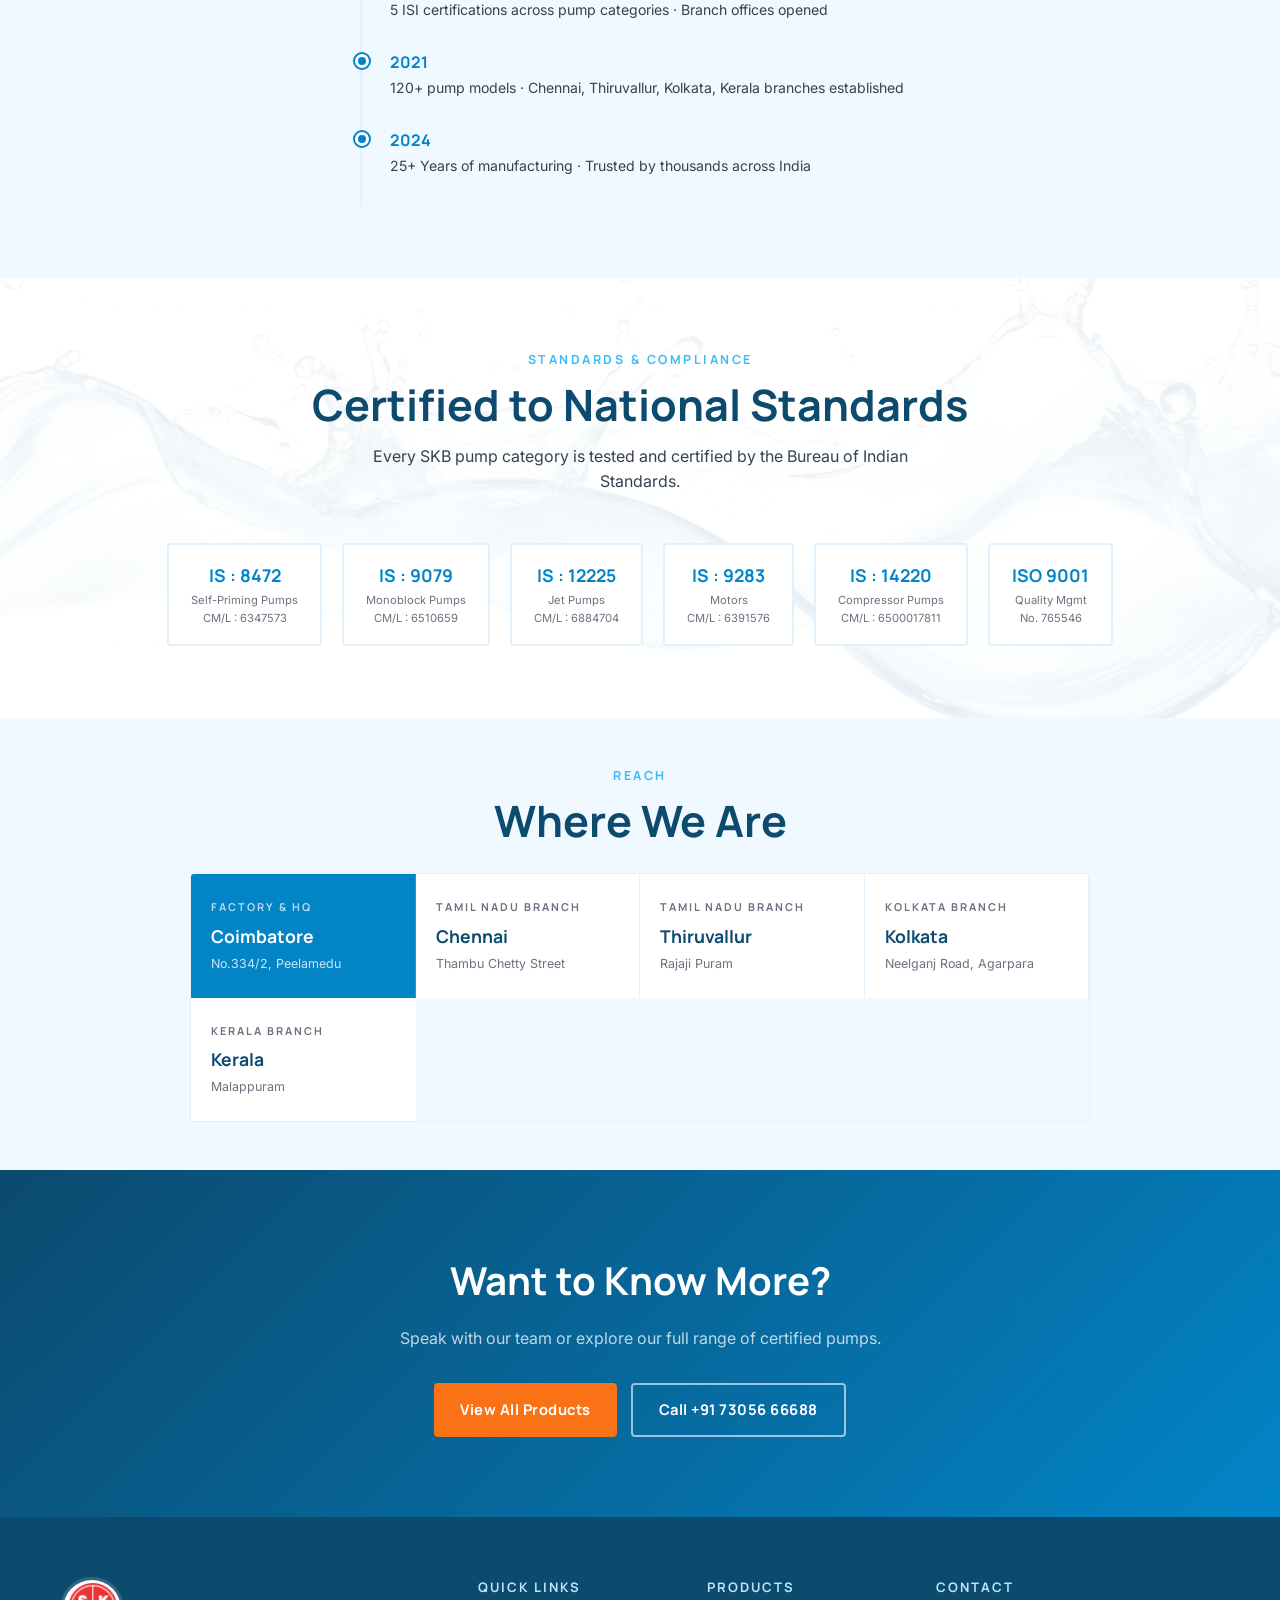
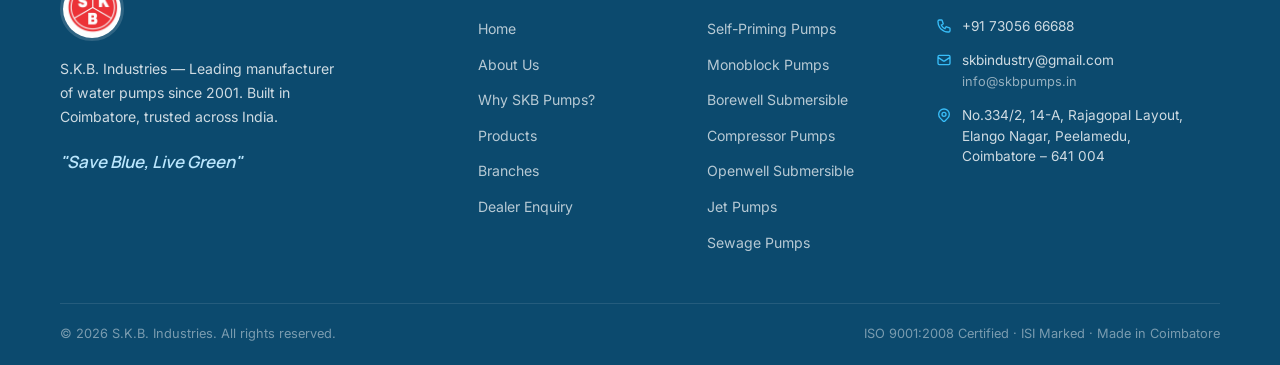
==== commit 5e3ba196: "Update header layout to 3-column centered navigation" ====
--- a/about.html
+++ b/about.html
@@ -80,9 +80,11 @@
           <a href="products.html">Products</a>
           <a href="branches.html">Branches</a>
           <a href="media.html">Media</a>
+        </nav>
+        <div class="nav-right">
           <a href="dealer.html" class="nav-cta">Dealer Enquiry</a>
-        </nav>
-        <div class="hamburger" id="menuBtn"><span></span><span></span><span></span></div>
+          <div class="hamburger" id="menuBtn"><span></span><span></span><span></span></div>
+        </div>
       </div>
     </div>
   </header>
--- a/assets/css/style.css
+++ b/assets/css/style.css
@@ -86,10 +86,11 @@
   box-shadow: 0 2px 16px rgba(0,119,182,0.08);
 }
 .nav-wrap {
-  display: flex;
-  align-items: center;
-  justify-content: space-between;
-  padding: 14px 0;
+  display: grid;
+  grid-template-columns: auto 1fr auto;
+  align-items: center;
+  gap: 20px;
+  padding: 12px 0;
 }
 .logo {
   display: flex;
@@ -144,7 +145,12 @@
   text-transform: uppercase;
 }
 
-.main-nav { display: flex; align-items: center; gap: 4px; }
+.main-nav {
+  display: flex;
+  align-items: center;
+  justify-content: center;
+  gap: 6px;
+}
 .main-nav a {
   font-family: var(--font-sub);
   font-size: 0.88rem;
@@ -158,15 +164,27 @@
 }
 .main-nav a:hover { color: var(--primary); background: var(--bg-light); }
 .main-nav a.active { color: var(--primary); }
-.main-nav .nav-cta {
+
+.nav-right {
+  display: flex;
+  align-items: center;
+  gap: 12px;
+  justify-self: end;
+}
+.nav-right .nav-cta {
   background: var(--cta);
   color: #fff;
   padding: 8px 18px;
   border-radius: var(--radius);
   font-weight: 700;
-  margin-left: 8px;
-}
-.main-nav .nav-cta:hover { background: var(--cta-dark); color: #fff; }
+  white-space: nowrap;
+  font-family: var(--font-sub);
+  font-size: 0.88rem;
+  transition: all var(--transition);
+  display: inline-flex;
+  align-items: center;
+}
+.nav-right .nav-cta:hover { background: var(--cta-dark); color: #fff; }
 
 .hamburger {
   display: none;
@@ -1374,10 +1392,15 @@
   .about-grid { grid-template-columns: 1fr; }
 }
 
+@media (max-width: 900px) {
+  .nav-wrap { display: flex; justify-content: space-between; }
+  .main-nav { display: none; }
+  .nav-right .nav-cta { display: none; }
+  .hamburger { display: flex; }
+}
+
 @media (max-width: 768px) {
   .section { padding: 48px 0; }
-  .main-nav { display: none; }
-  .hamburger { display: flex; }
   .top-bar .brand-name { font-size: 0.95rem; }
   .top-bar .info-item:not(:first-child):not(.always) { display: none; }
   .top-bar .info-item.always { display: flex; }
